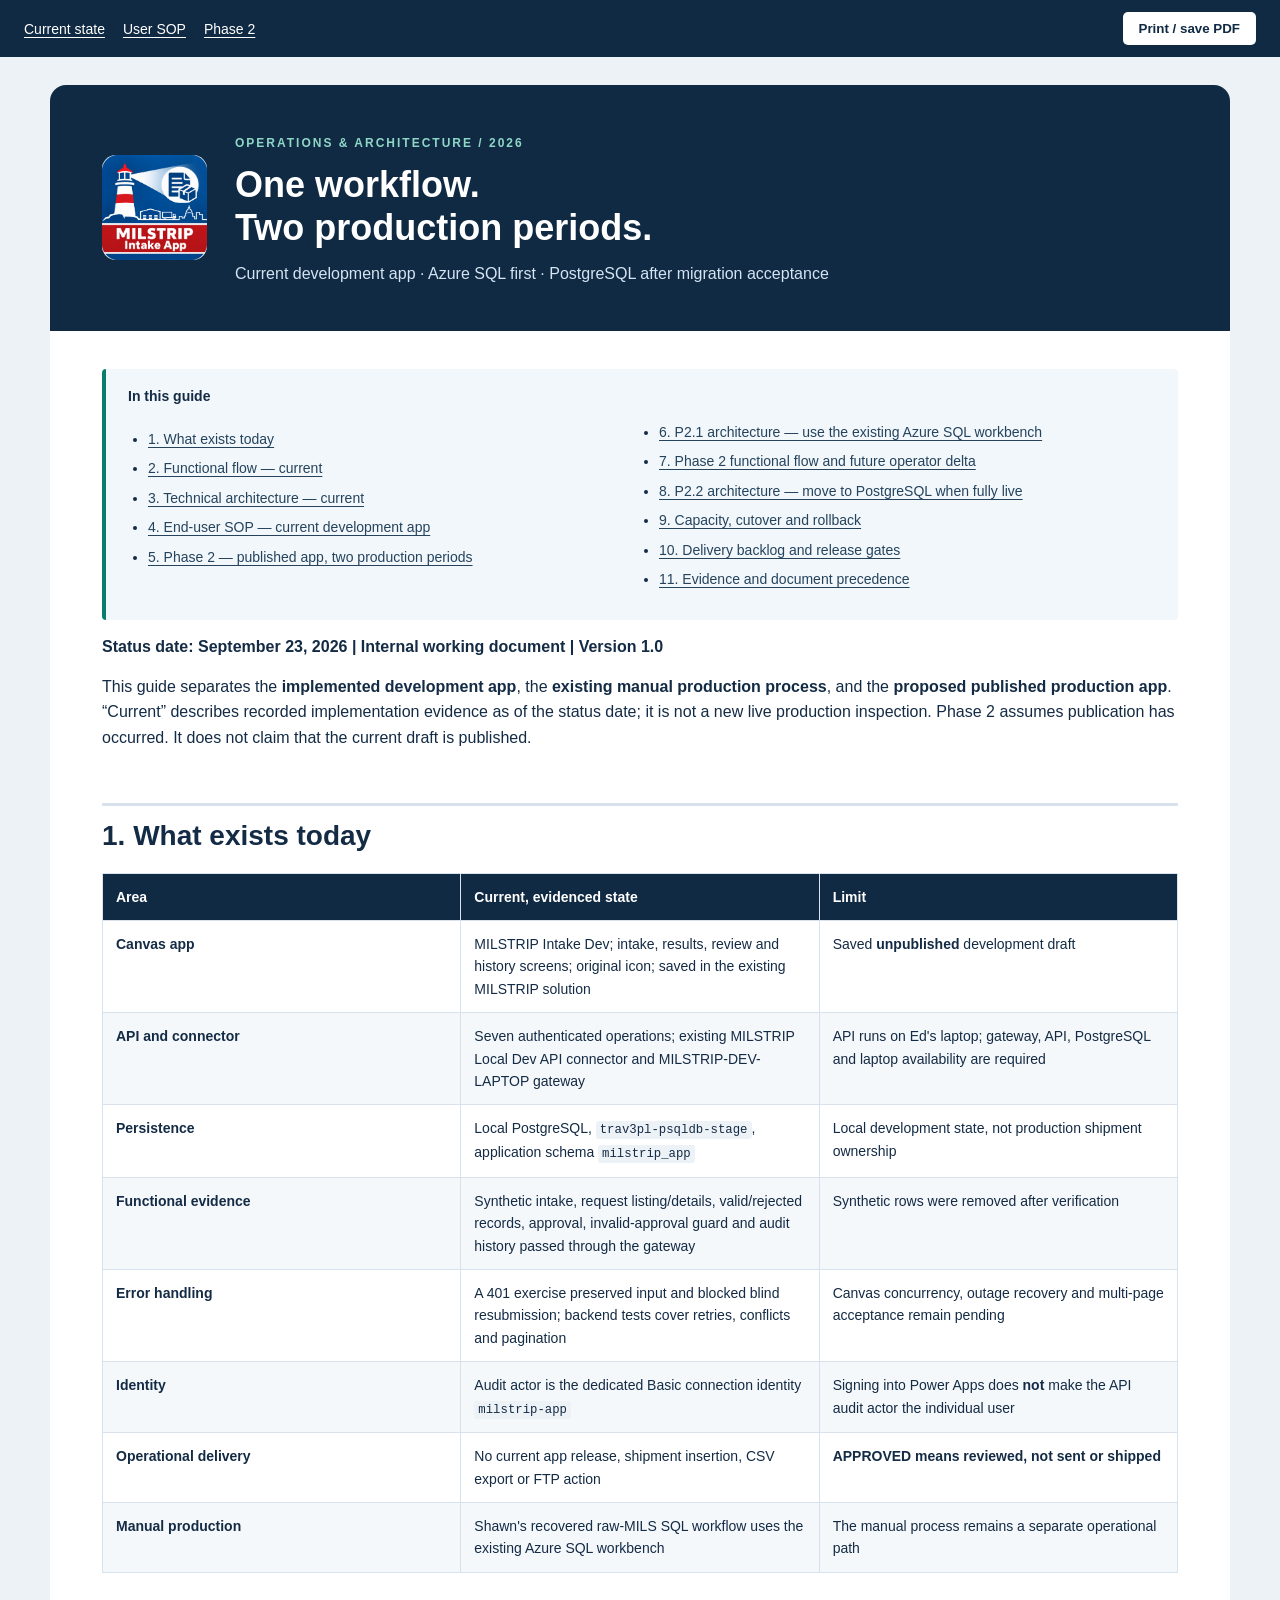
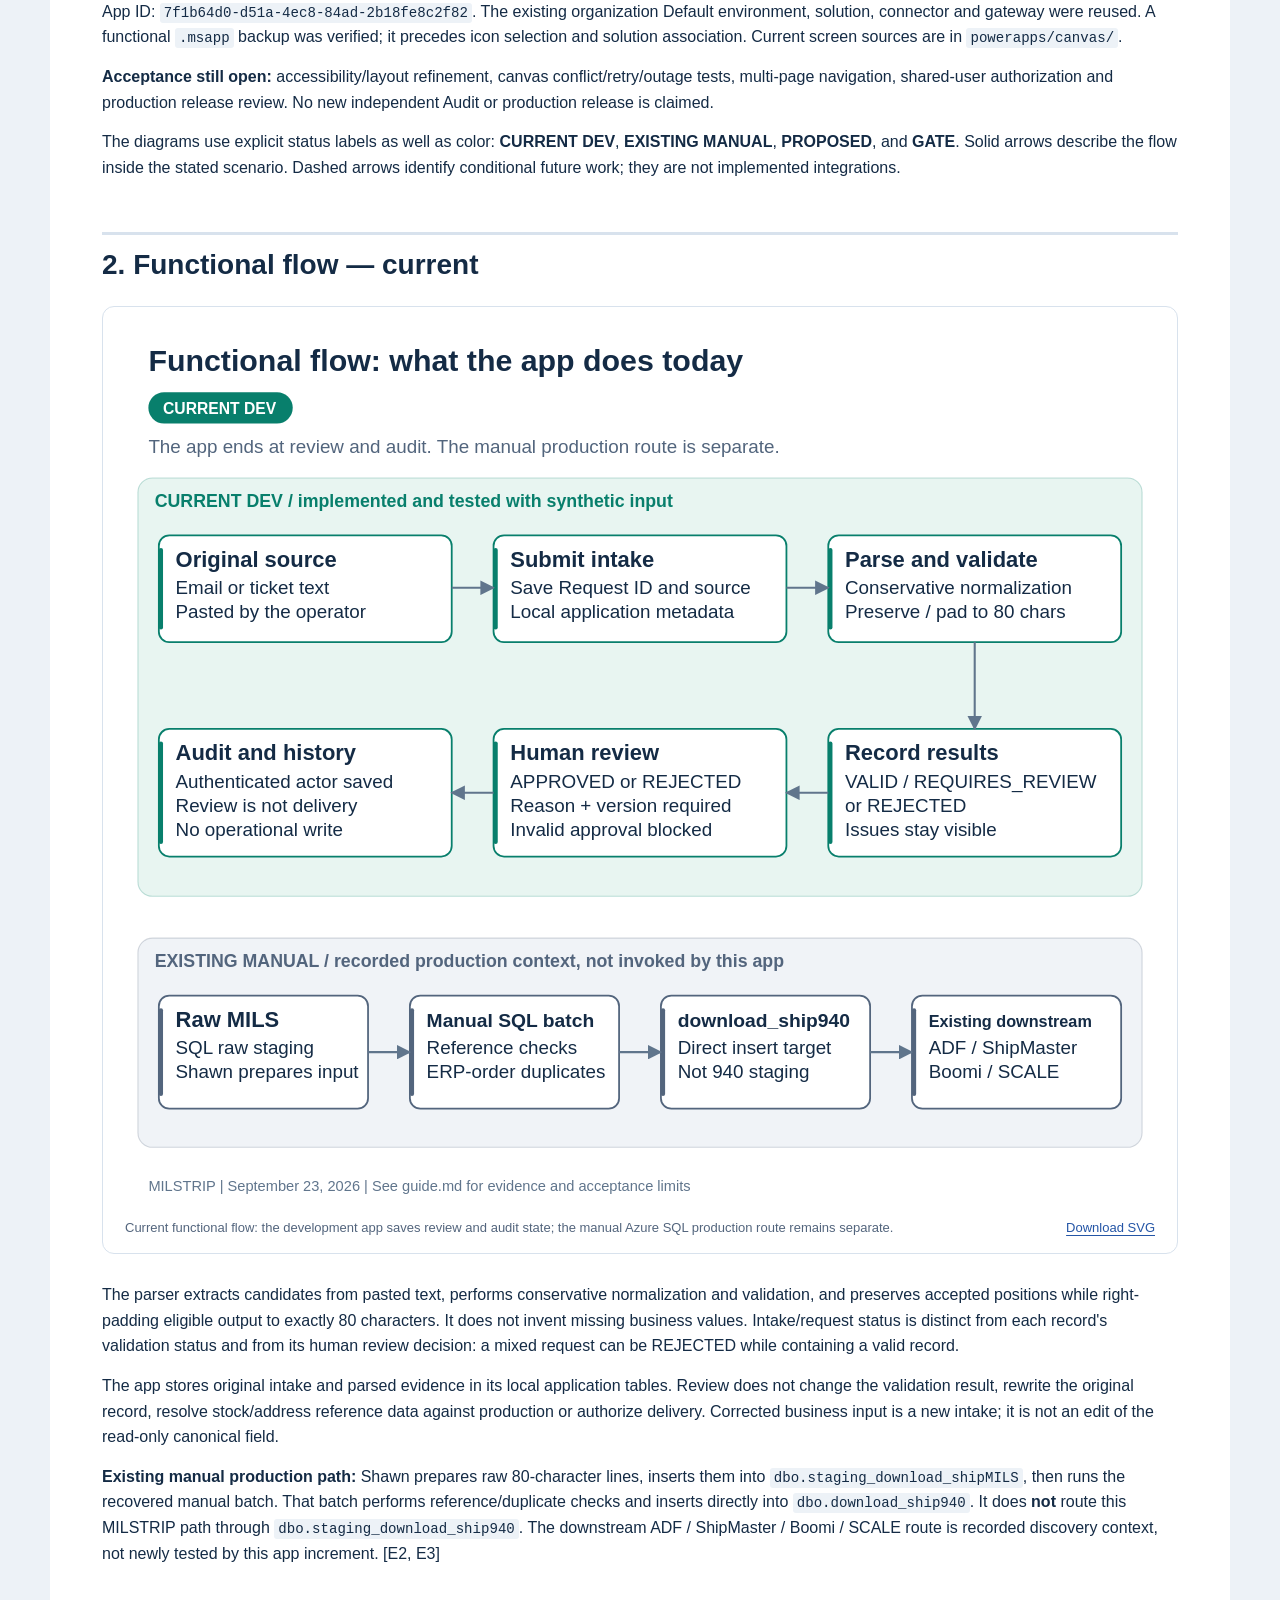
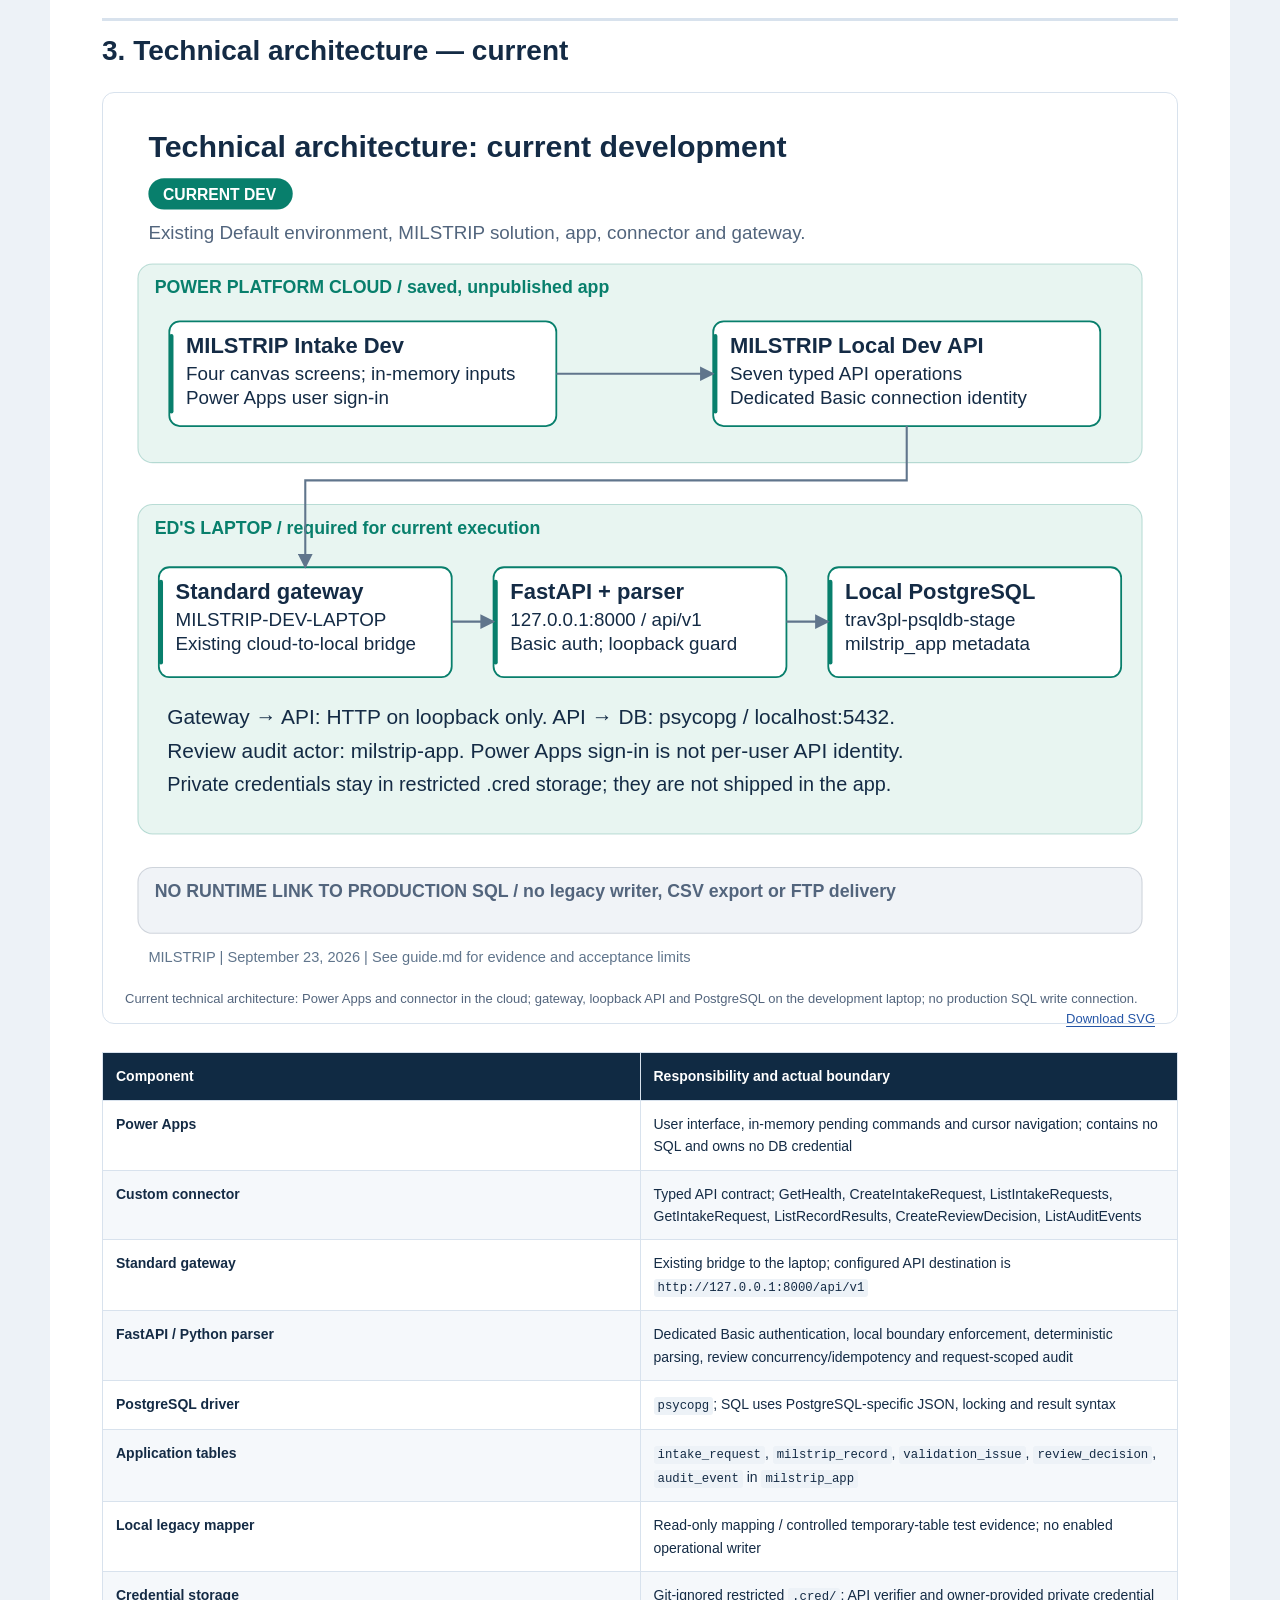
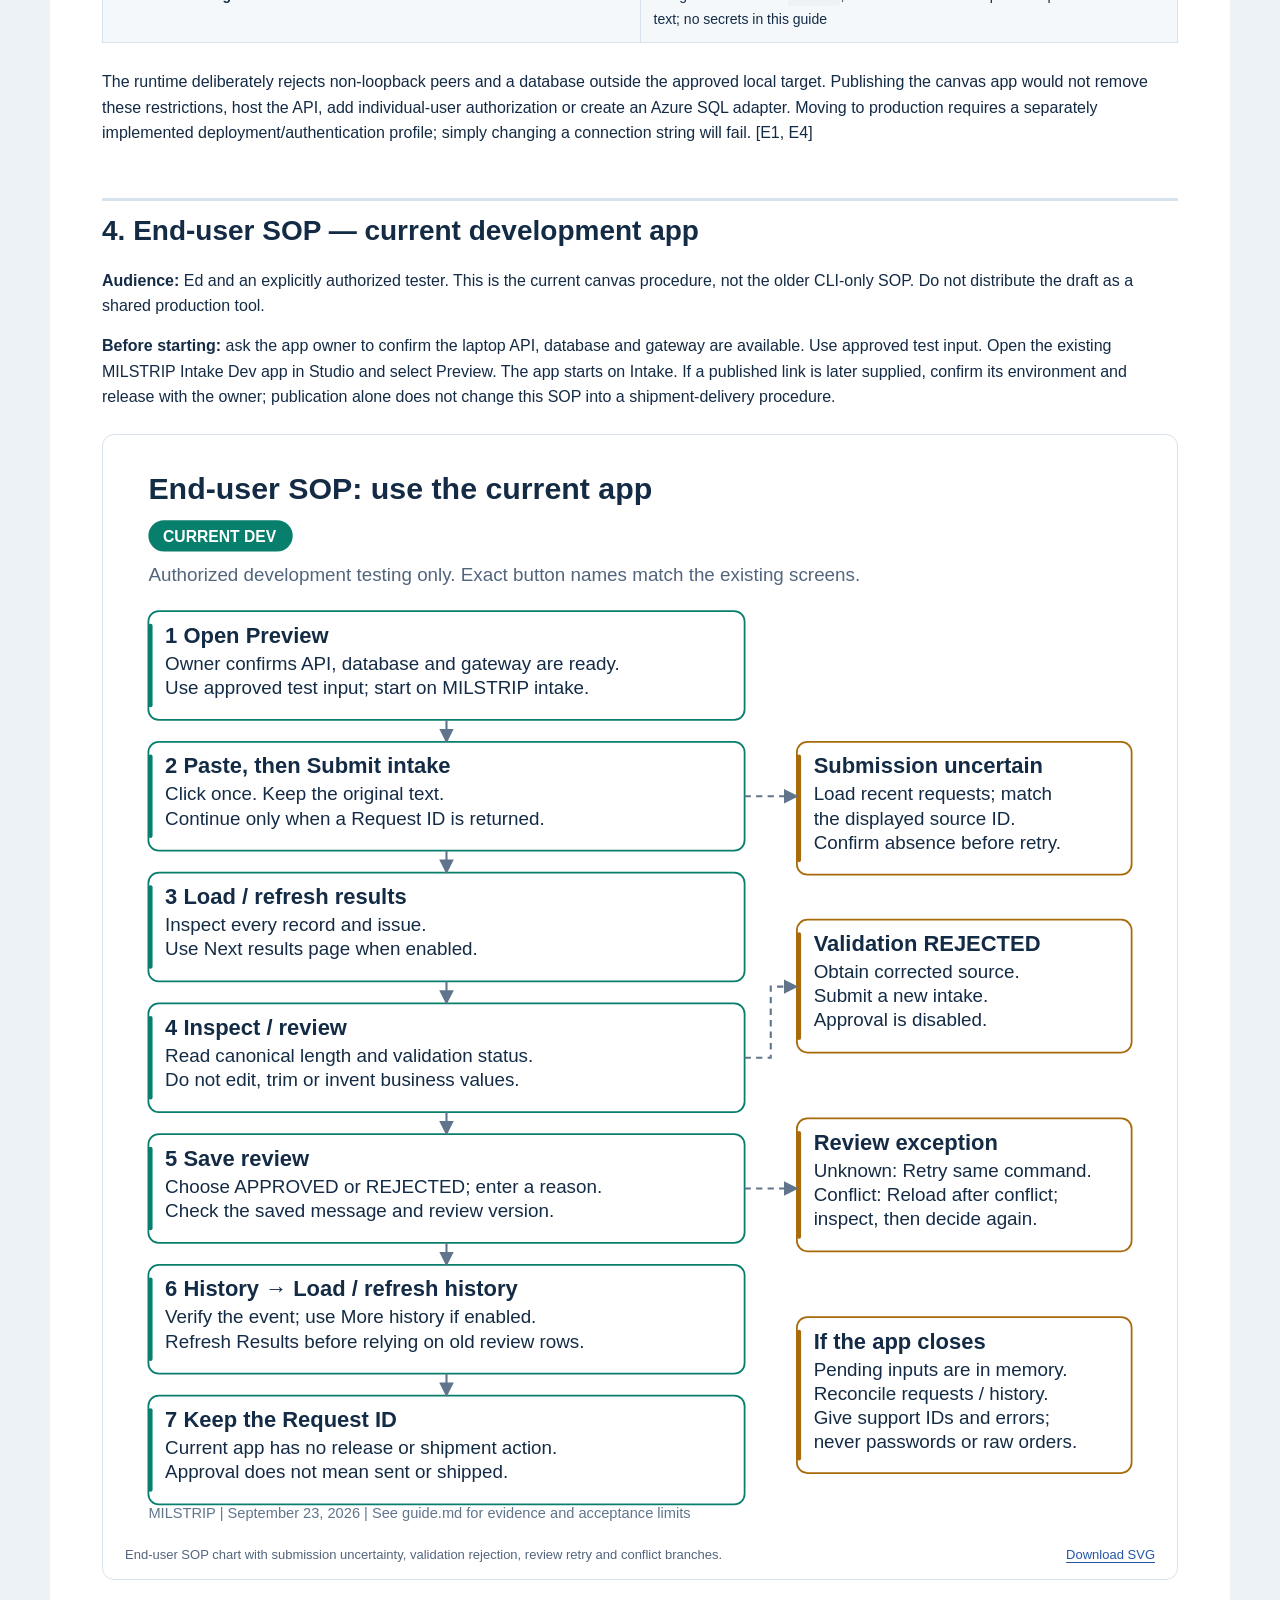
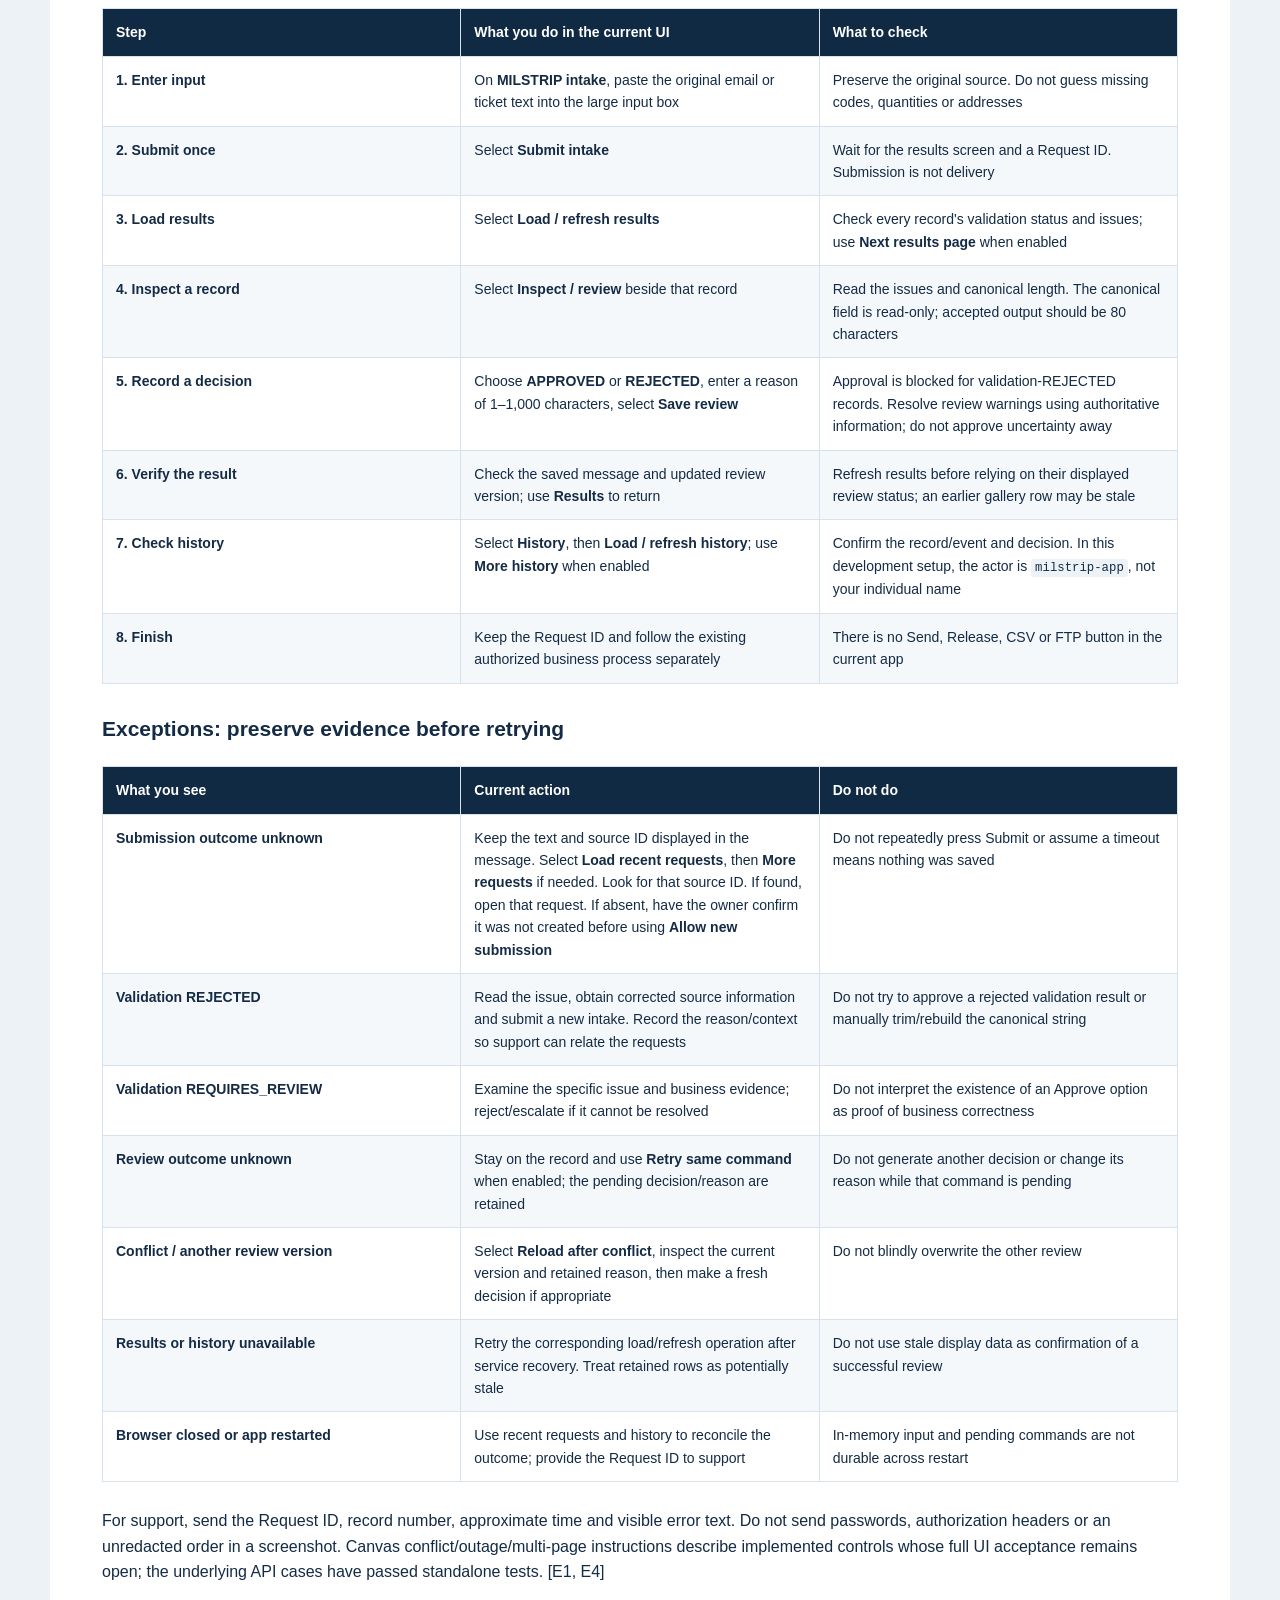
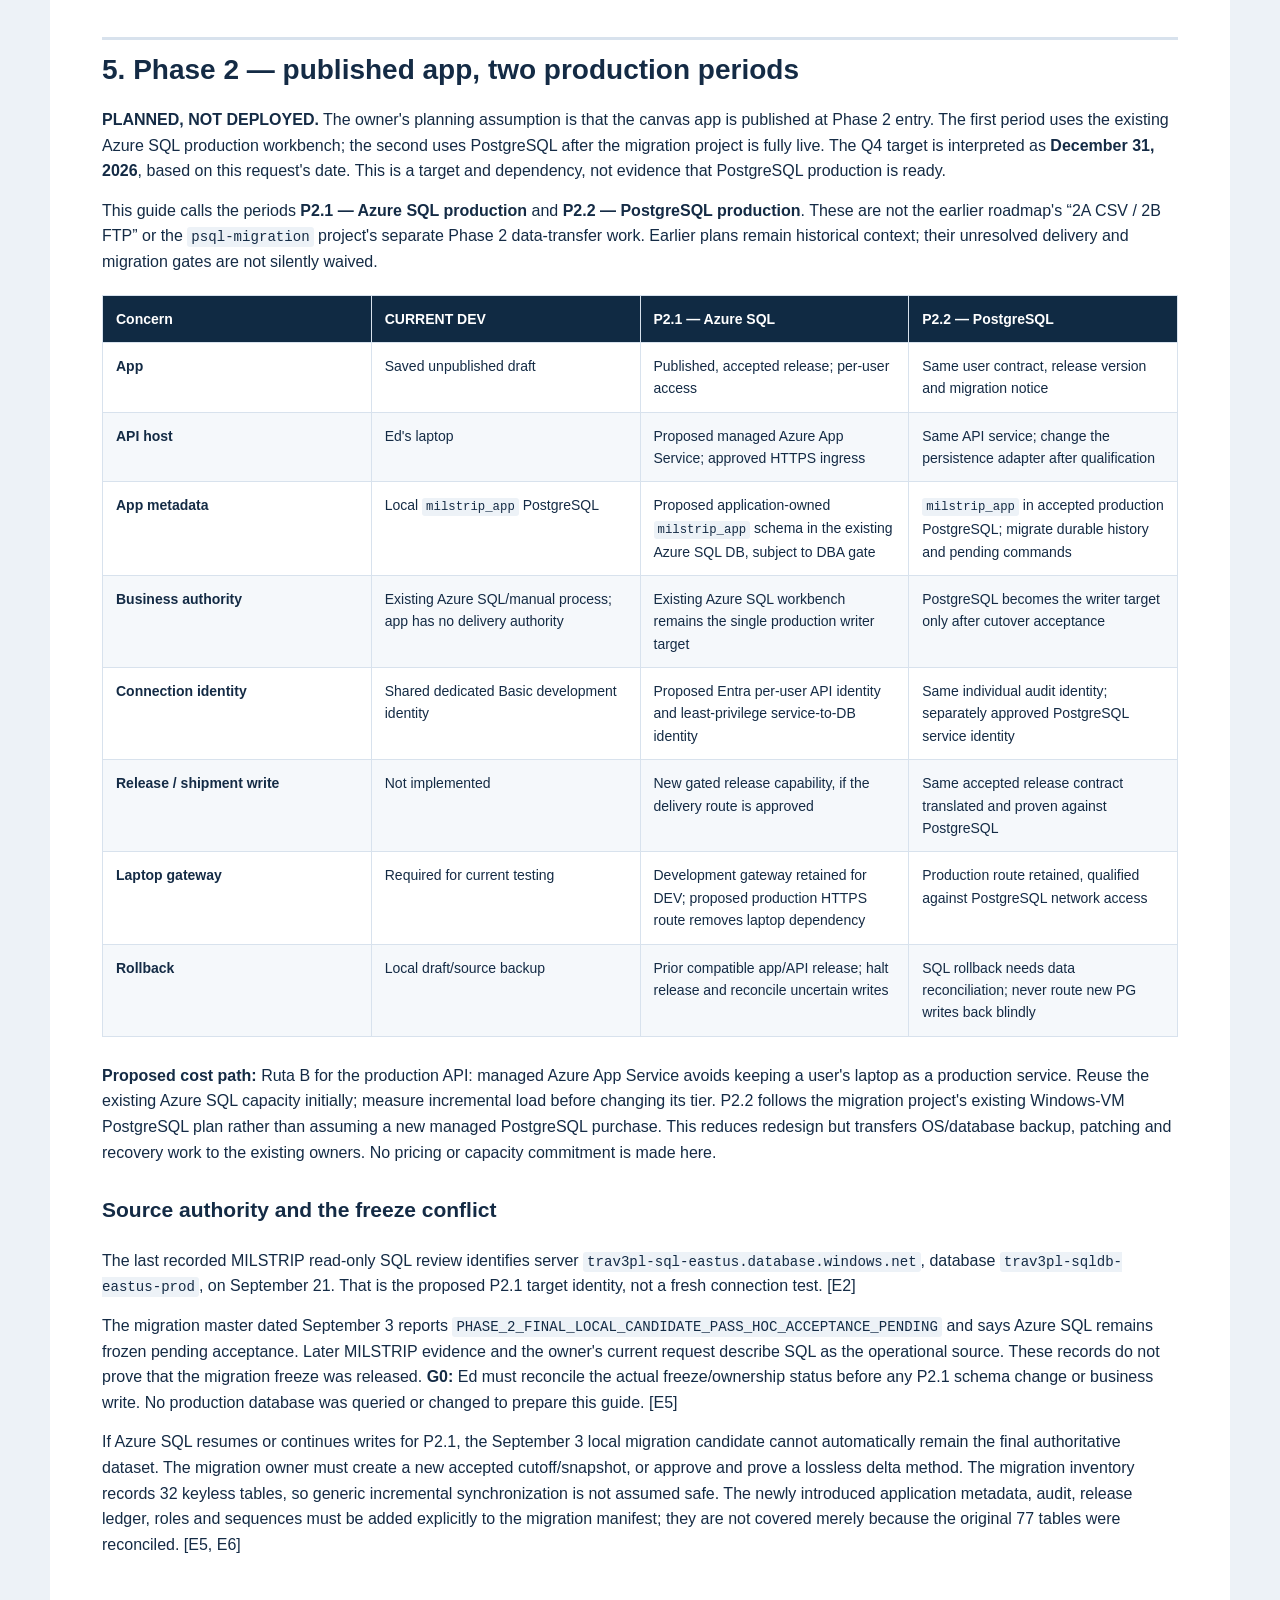
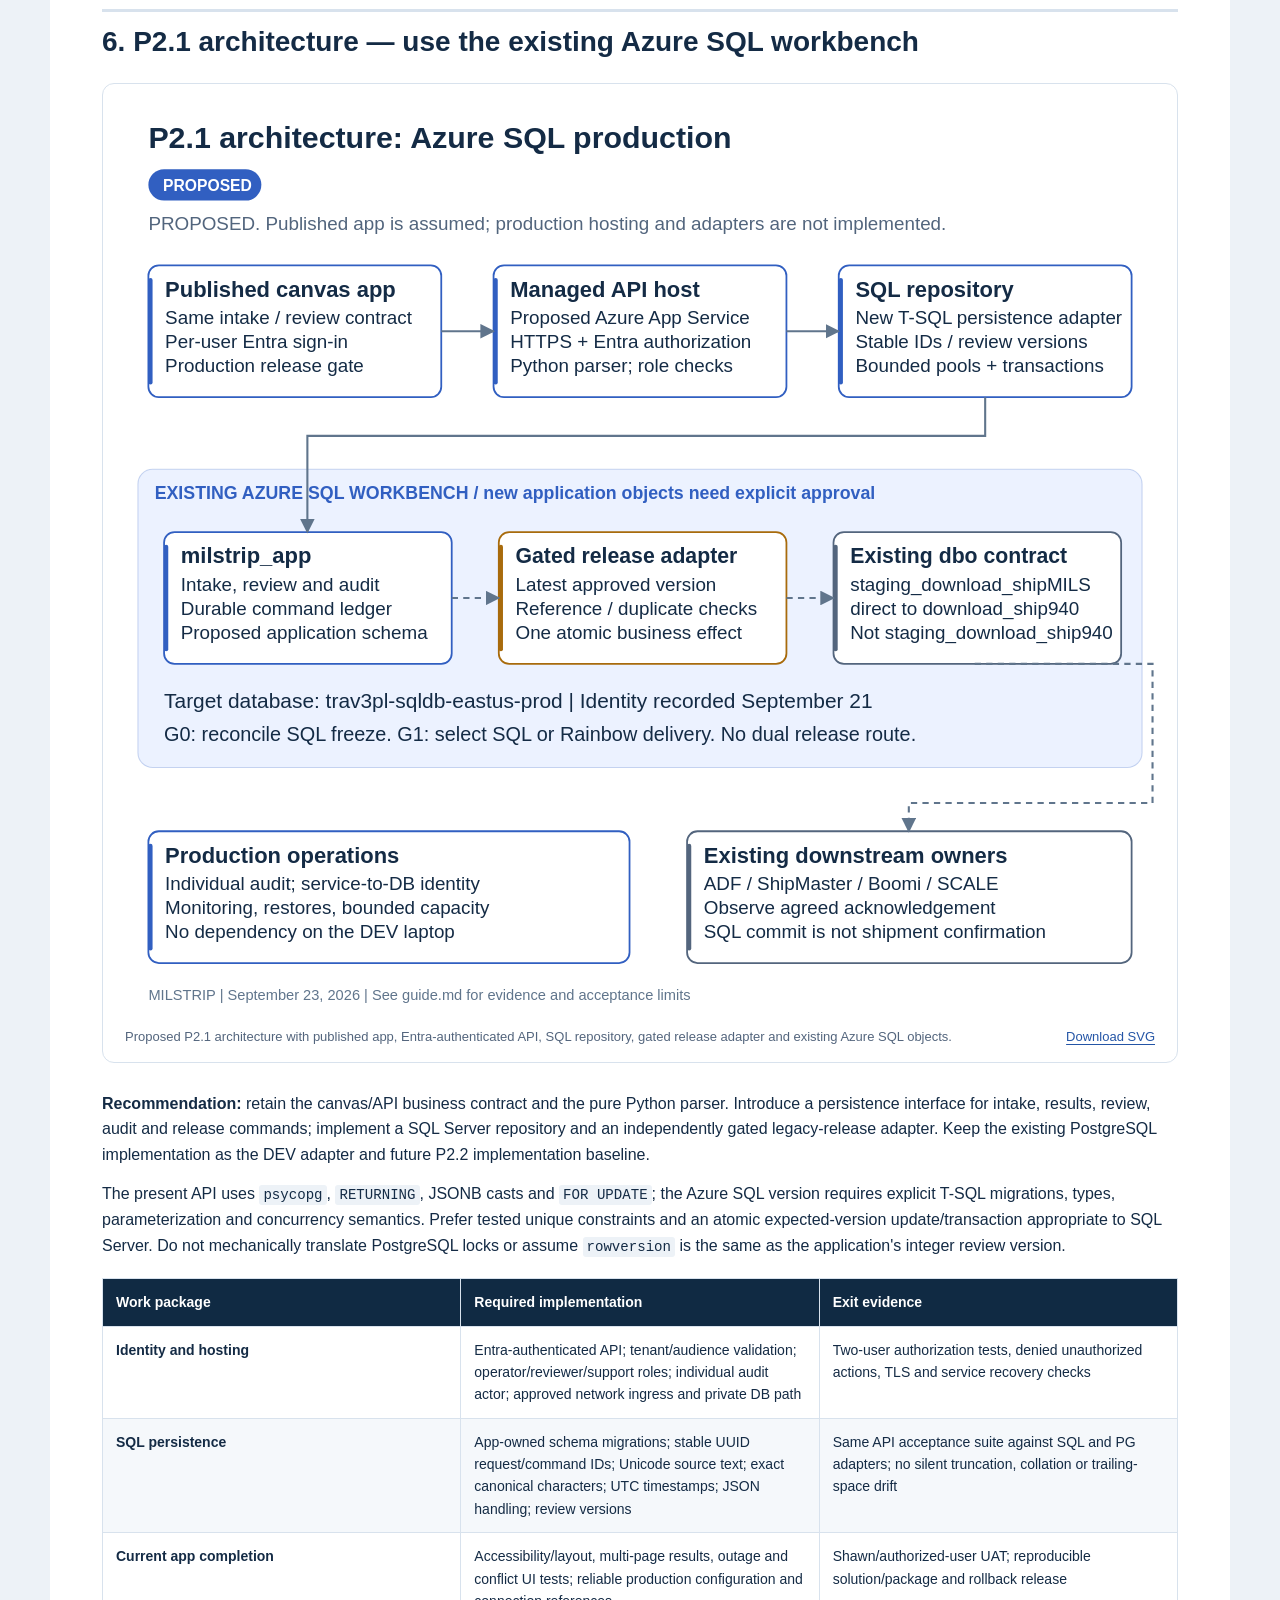
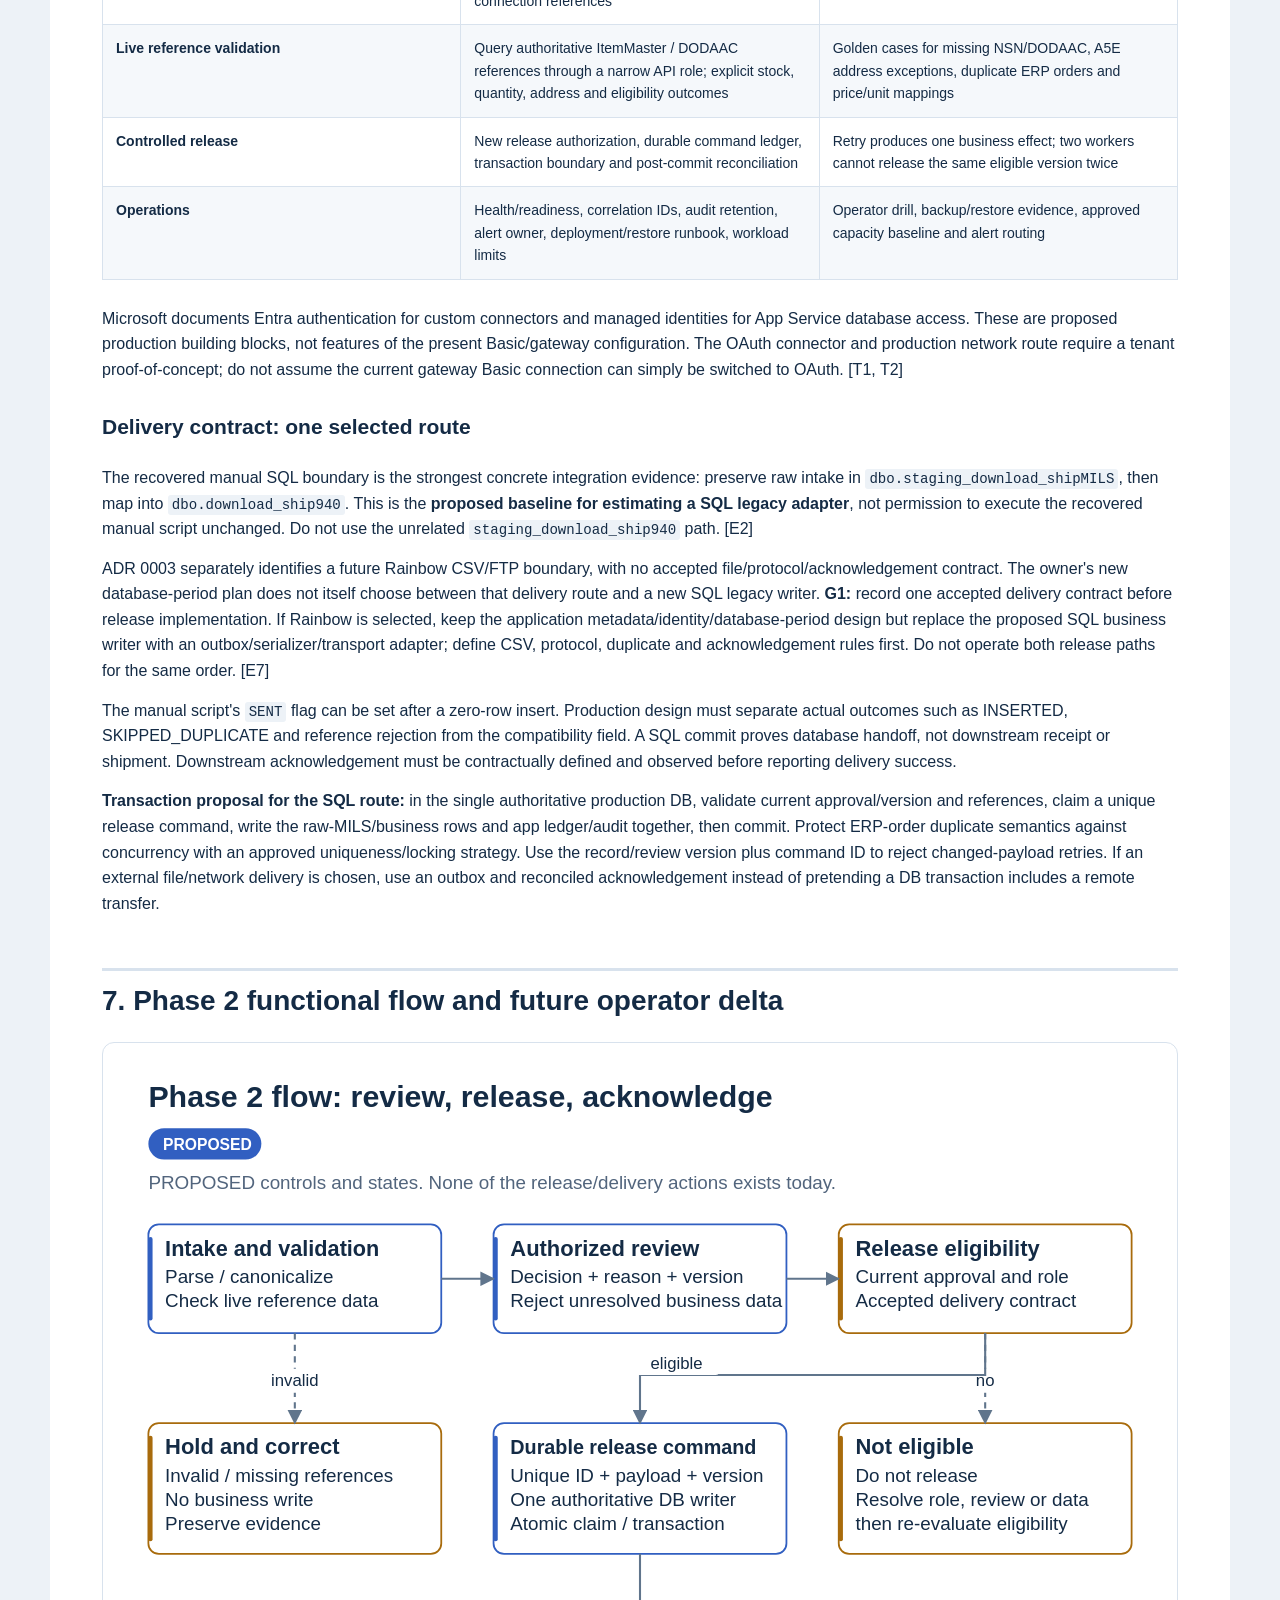
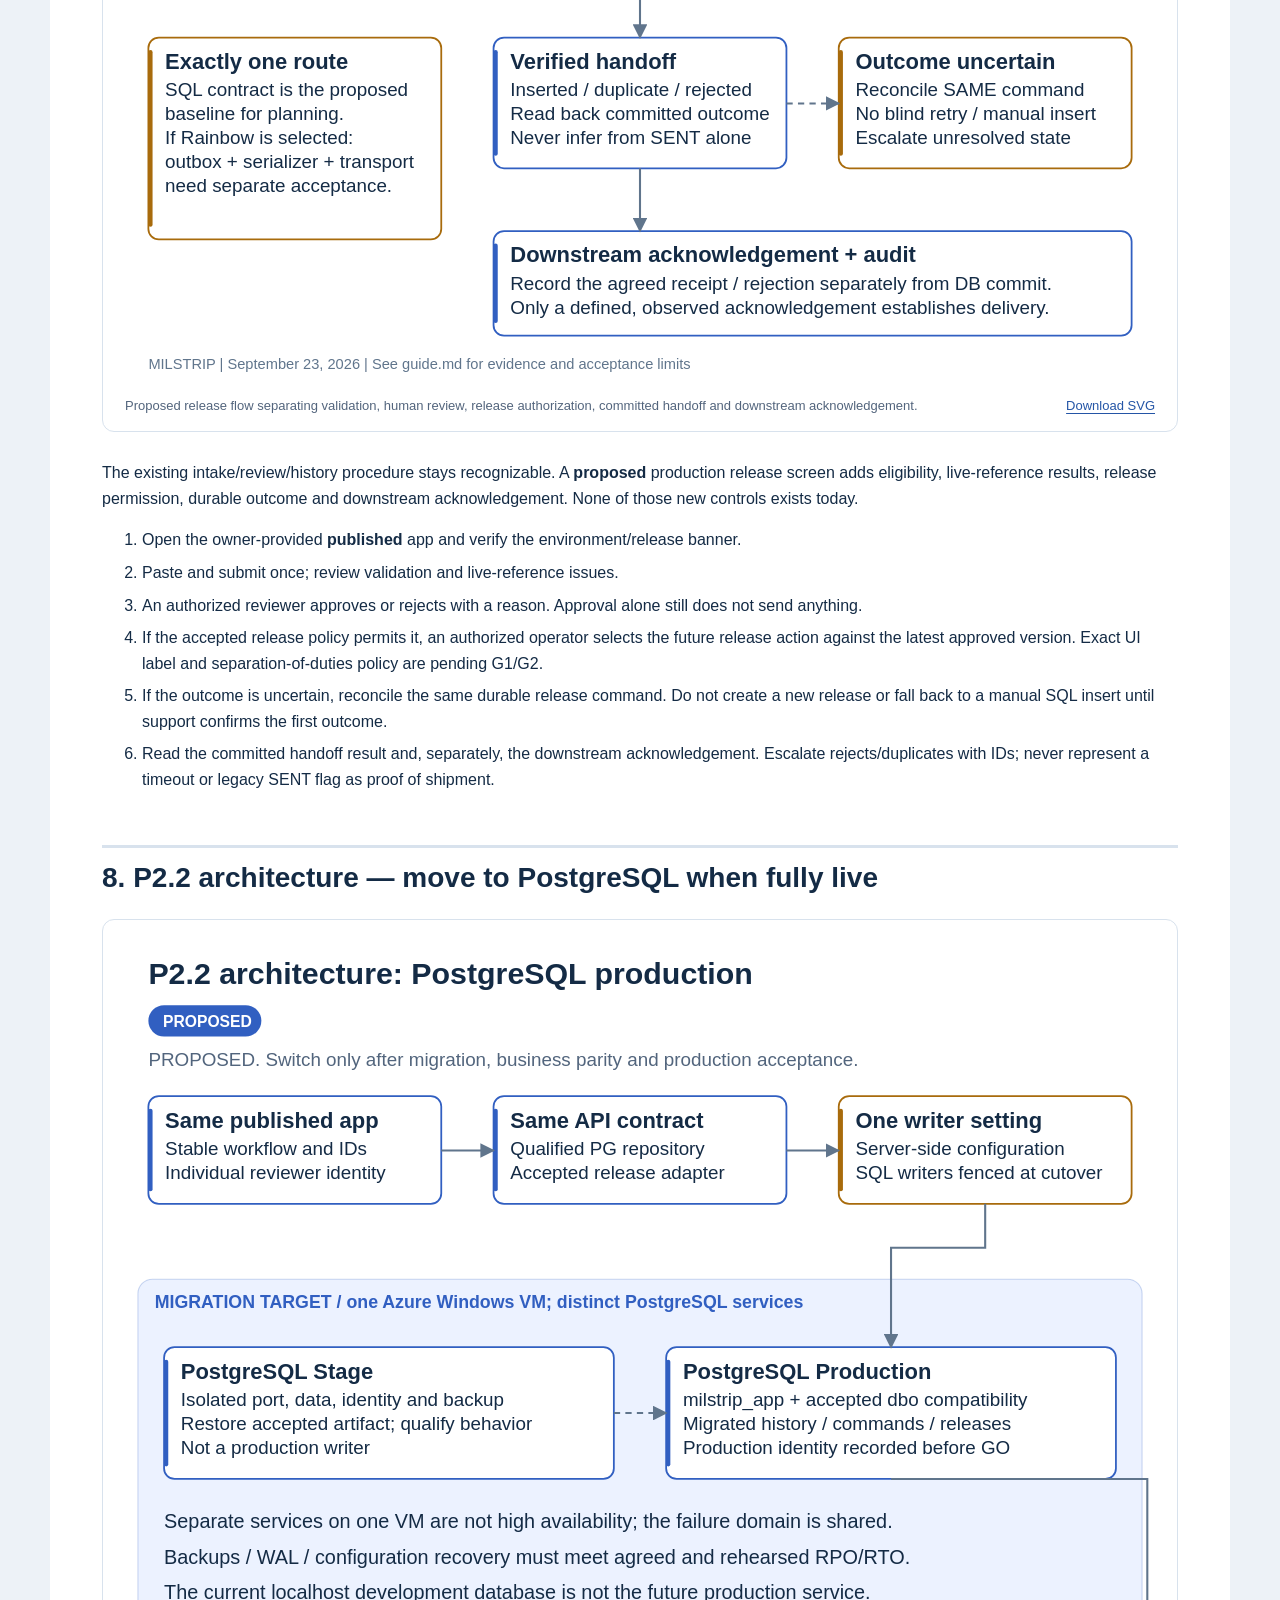
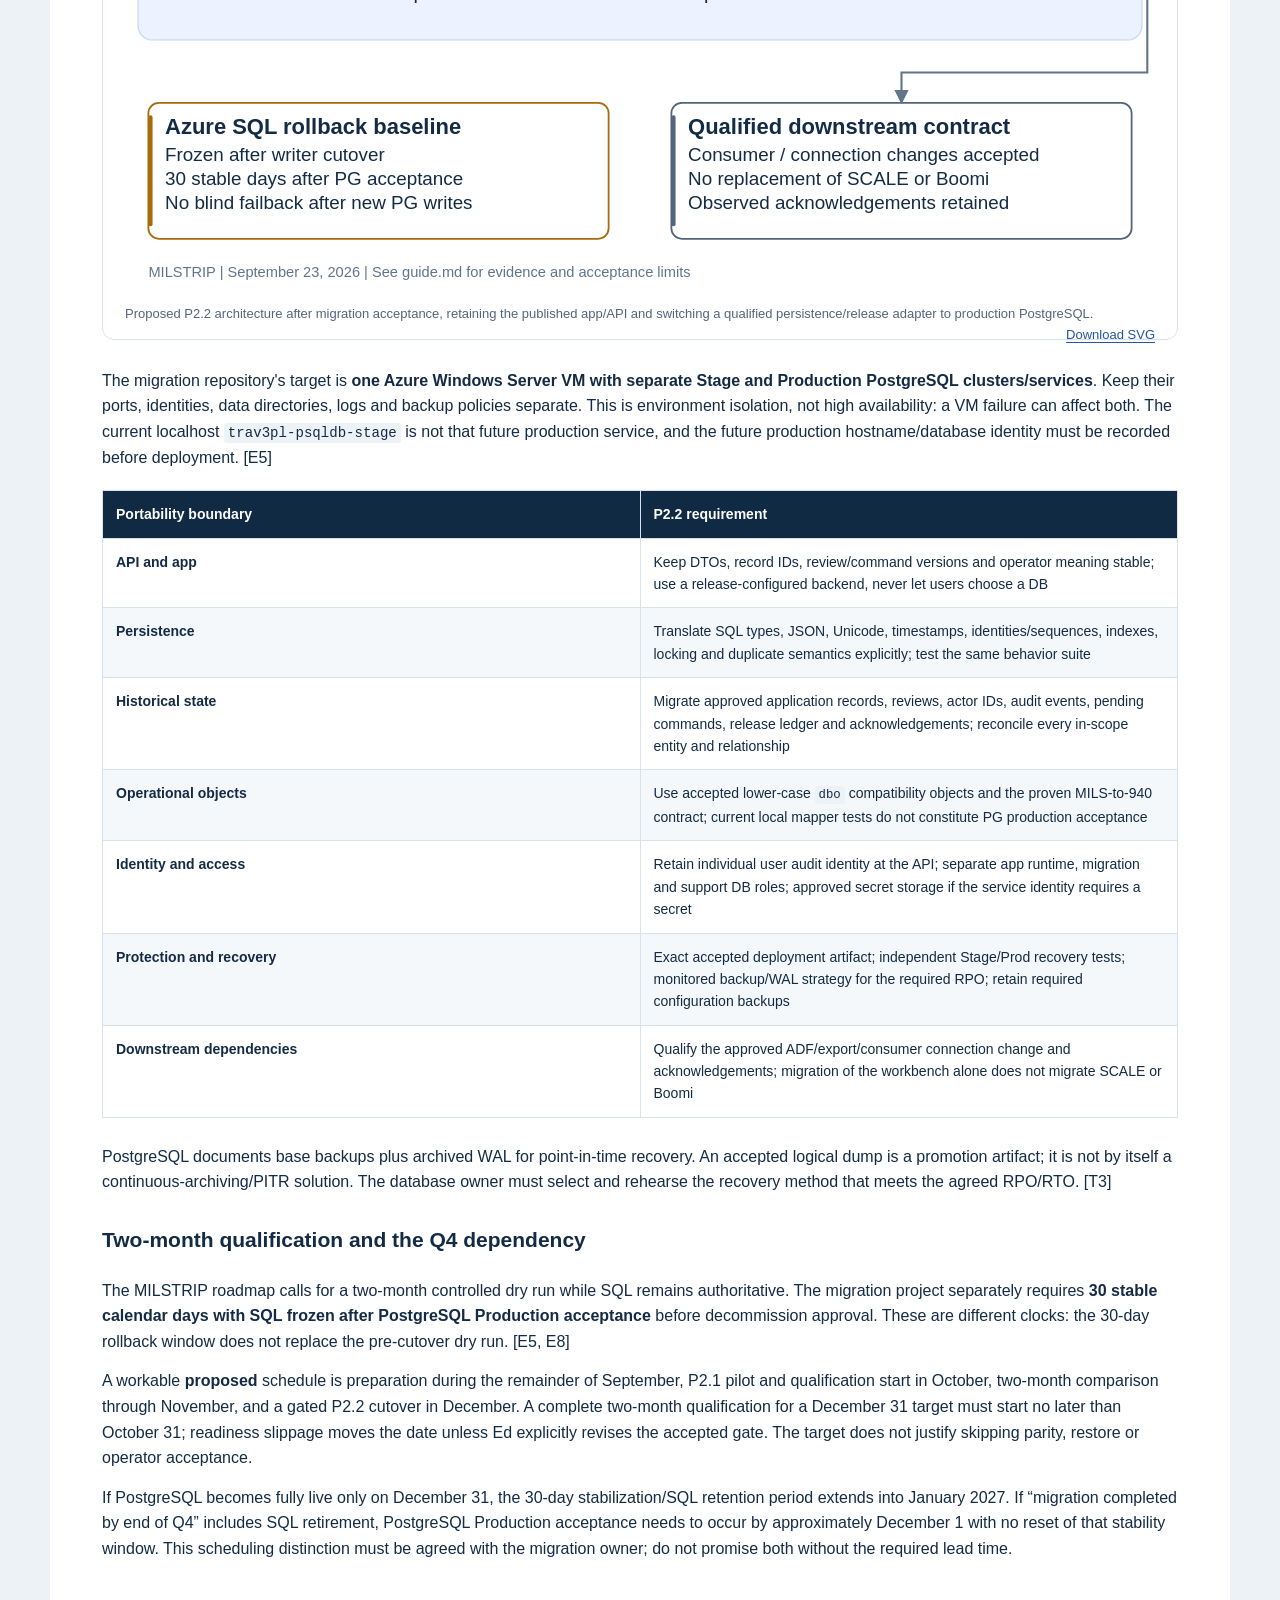
==== docs/operations-guide/index.html @ 35953961 "Implement authenticated canvas workflow and document production transition" ====
<!doctype html><html lang="en"><head><meta charset="utf-8"><meta name="viewport" content="width=device-width, initial-scale=1"><title>MILSTRIP | Current operation and Phase 2</title><style>
:root{--ink:#142b45;--muted:#53657d;--line:#d8e2ed;--accent:#087f6c;--paper:#fff}
*{box-sizing:border-box}body{margin:0;color:var(--ink);background:#edf2f7;font:16px/1.6 'Segoe UI',Arial,sans-serif}
.topbar{position:sticky;top:0;z-index:5;background:#102a43;color:white;padding:12px 24px;display:flex;align-items:center;justify-content:space-between;gap:12px}
.topbar a{color:#fff;margin-right:18px;font-size:14px}.topbar button{background:#fff;color:#102a43;border:0;border-radius:5px;padding:9px 16px;cursor:pointer;font-weight:700}
.cover{max-width:1180px;margin:28px auto 0;padding:44px 52px;background:#102a43;color:#fff;border-radius:16px 16px 0 0;display:flex;gap:28px;align-items:center}.cover img{width:105px;height:105px;border-radius:14px}.cover h1{font-size:36px;line-height:1.2;margin:8px 0 12px}.cover p{margin:0;color:#d4e4f3}.eyebrow{letter-spacing:2px;text-transform:uppercase;font-weight:700;font-size:12px;color:#8ed7c7}
main{max-width:1180px;margin:0 auto 36px;background:#fff;padding:38px 52px 60px;border-radius:0 0 16px 16px}
article>h1{display:none}h2{font-size:28px;line-height:1.25;margin:52px 0 20px;padding-top:12px;border-top:3px solid #d8e2ed;scroll-margin-top:82px}h3{font-size:21px;margin-top:28px}p{margin:14px 0}a{color:#2455a6;text-decoration-thickness:1px;text-underline-offset:3px}code{font-size:.88em;background:#edf2f7;padding:2px 4px;border-radius:3px;overflow-wrap:anywhere}table{border-collapse:collapse;width:100%;font-size:14px;margin:20px 0 26px;table-layout:fixed}th,td{padding:12px 13px;border:1px solid var(--line);vertical-align:top;overflow-wrap:anywhere}th{background:#102a43;color:#fff;text-align:left}tbody tr:nth-child(even){background:#f5f8fb}td:first-child{font-weight:600}strong{font-weight:700}li{margin:7px 0}figure{margin:24px 0 28px;border:1px solid var(--line);border-radius:12px;padding:14px;background:#fff;break-inside:avoid}figure svg{width:100%;height:auto;display:block}figcaption{font-size:13px;color:var(--muted);padding:8px 8px 0}figcaption a{float:right}.toc{padding:16px 22px;background:#f1f7fa;border-left:4px solid #087f6c;border-radius:4px;font-size:14px}.toc ul{columns:2;padding-left:20px}.toc a{color:#25435d}footer{font-size:13px;color:var(--muted);margin-top:36px;border-top:1px solid var(--line);padding-top:18px}
@media(max-width:750px){.cover{margin:0;border-radius:0;padding:24px;align-items:flex-start}.cover img{width:65px;height:65px}.cover h1{font-size:27px}main{padding:20px}.topbar{position:relative;flex-wrap:wrap}.toc ul{columns:1}table{font-size:12px}th,td{padding:7px}h2{font-size:24px}figure{padding:3px}}
@page{size:A4;margin:15mm 14mm 17mm}
@media print{body{background:white;font-size:10pt;line-height:1.45}.topbar,.toc{display:none}.cover{margin:0;padding:24px;border-radius:0;print-color-adjust:exact}.cover h1{font-size:25pt}.cover img{width:85px;height:85px}main{max-width:none;margin:0;padding:0;border-radius:0}h2{font-size:18pt;break-before:page;margin:0 0 15px;padding-top:0;border-top:0;break-after:avoid}h3{font-size:13pt;break-after:avoid}table{font-size:8.5pt}th,td{padding:7px}tr{break-inside:avoid}thead{display:table-header-group}figure{padding:0;border:0;break-inside:avoid;margin:16px 0}figure svg{max-height:230mm}figcaption{font-size:8pt}figcaption a{display:none}p,li{orphans:3;widows:3}a{color:inherit}th,.cover{print-color-adjust:exact}article>p:first-of-type{margin-top:24px}footer{font-size:8pt}}
@media print{.toc{display:block;margin:20px 0;font-size:9pt;break-inside:avoid;print-color-adjust:exact}.toc li{margin:5px 0;break-inside:avoid}}
</style></head><body>
<nav class="topbar" aria-label="Guide navigation"><div><a href="#1-what-exists-today">Current state</a><a href="#4-end-user-sop-current-development-app">User SOP</a><a href="#5-phase-2-published-app-two-production-periods">Phase 2</a></div><button type="button" onclick="window.print()">Print / save PDF</button></nav>
<header class="cover"><img src="[data-uri]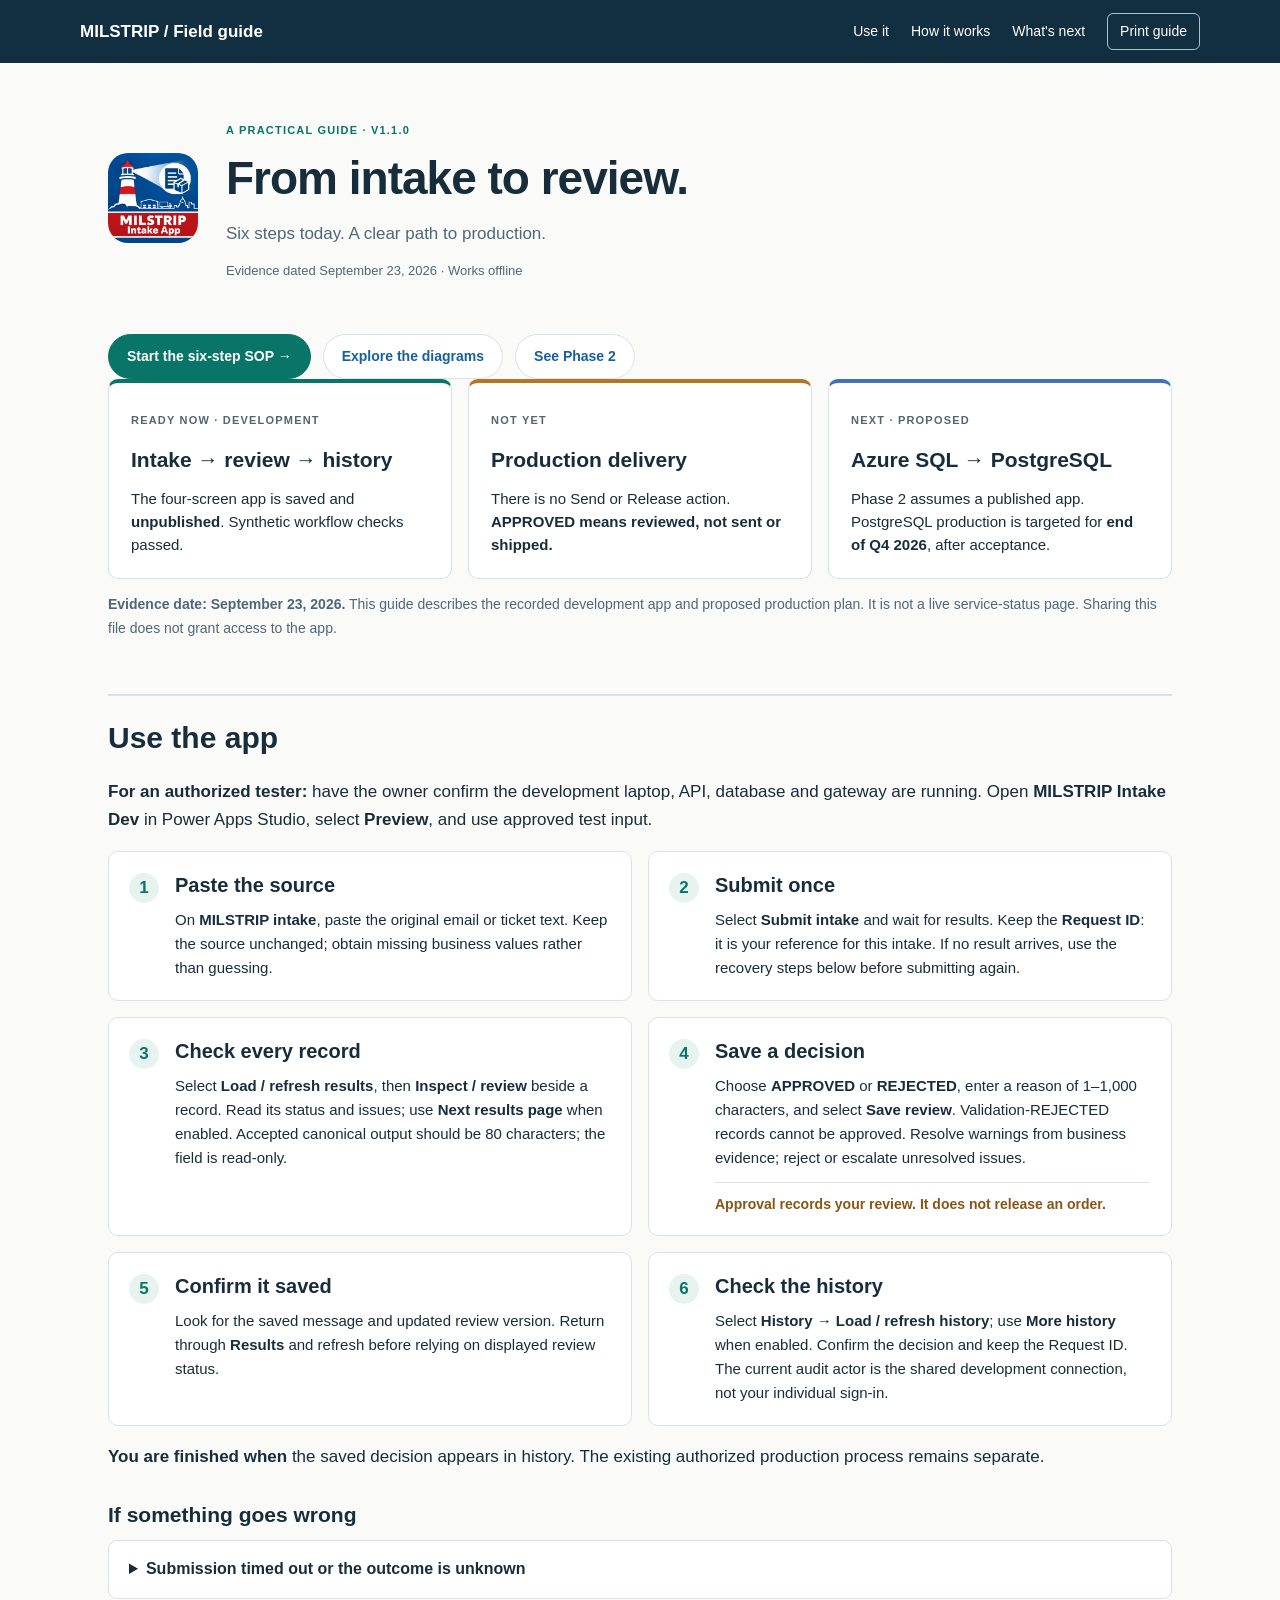
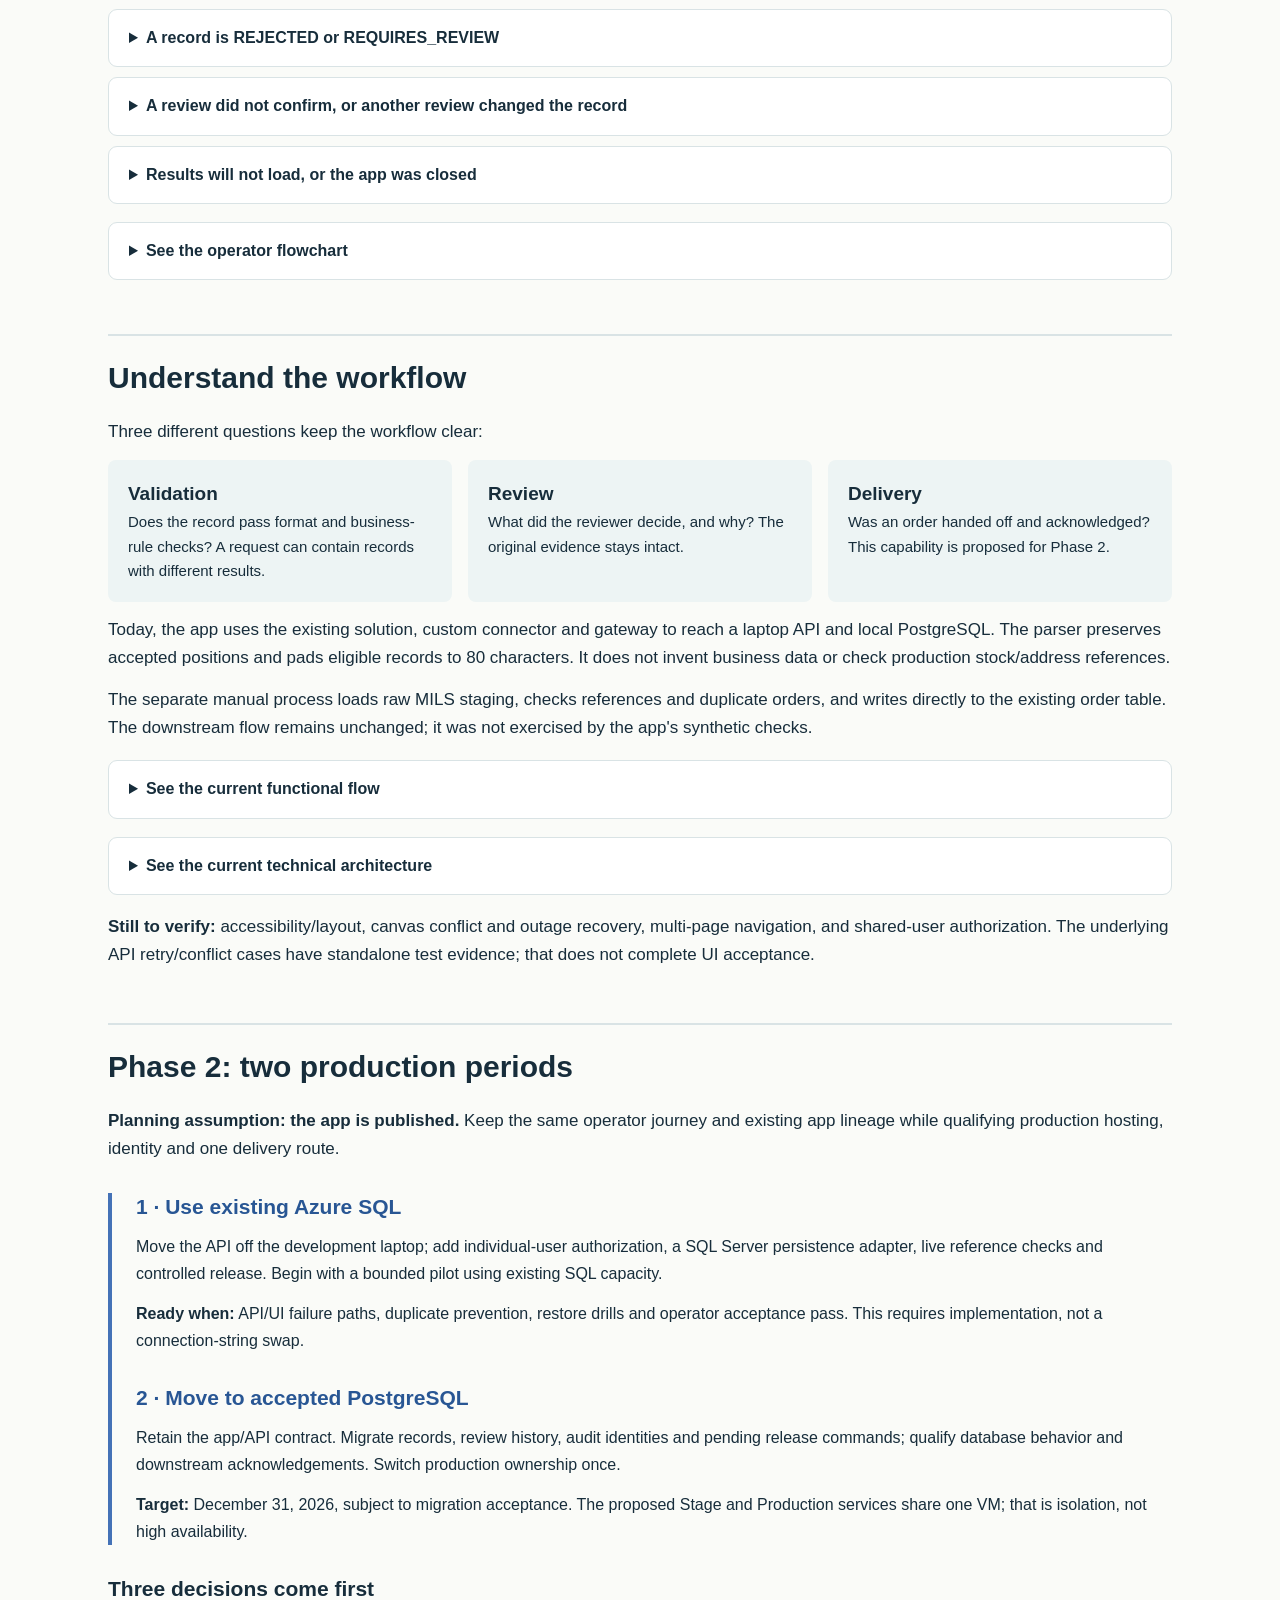
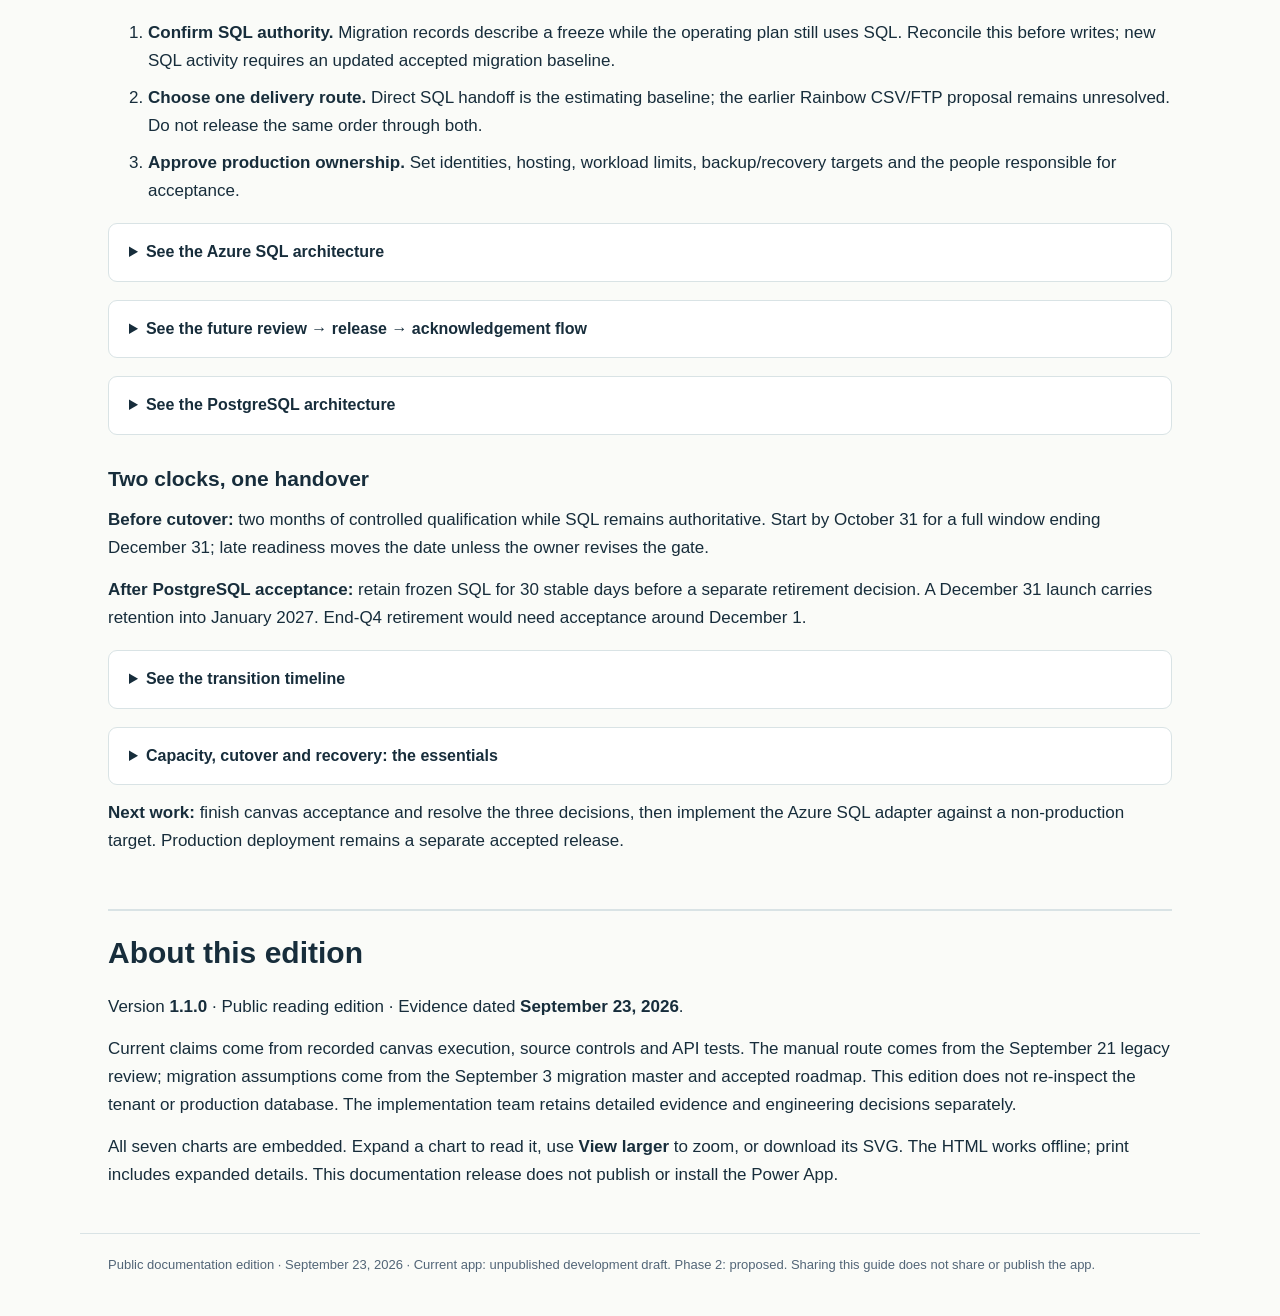
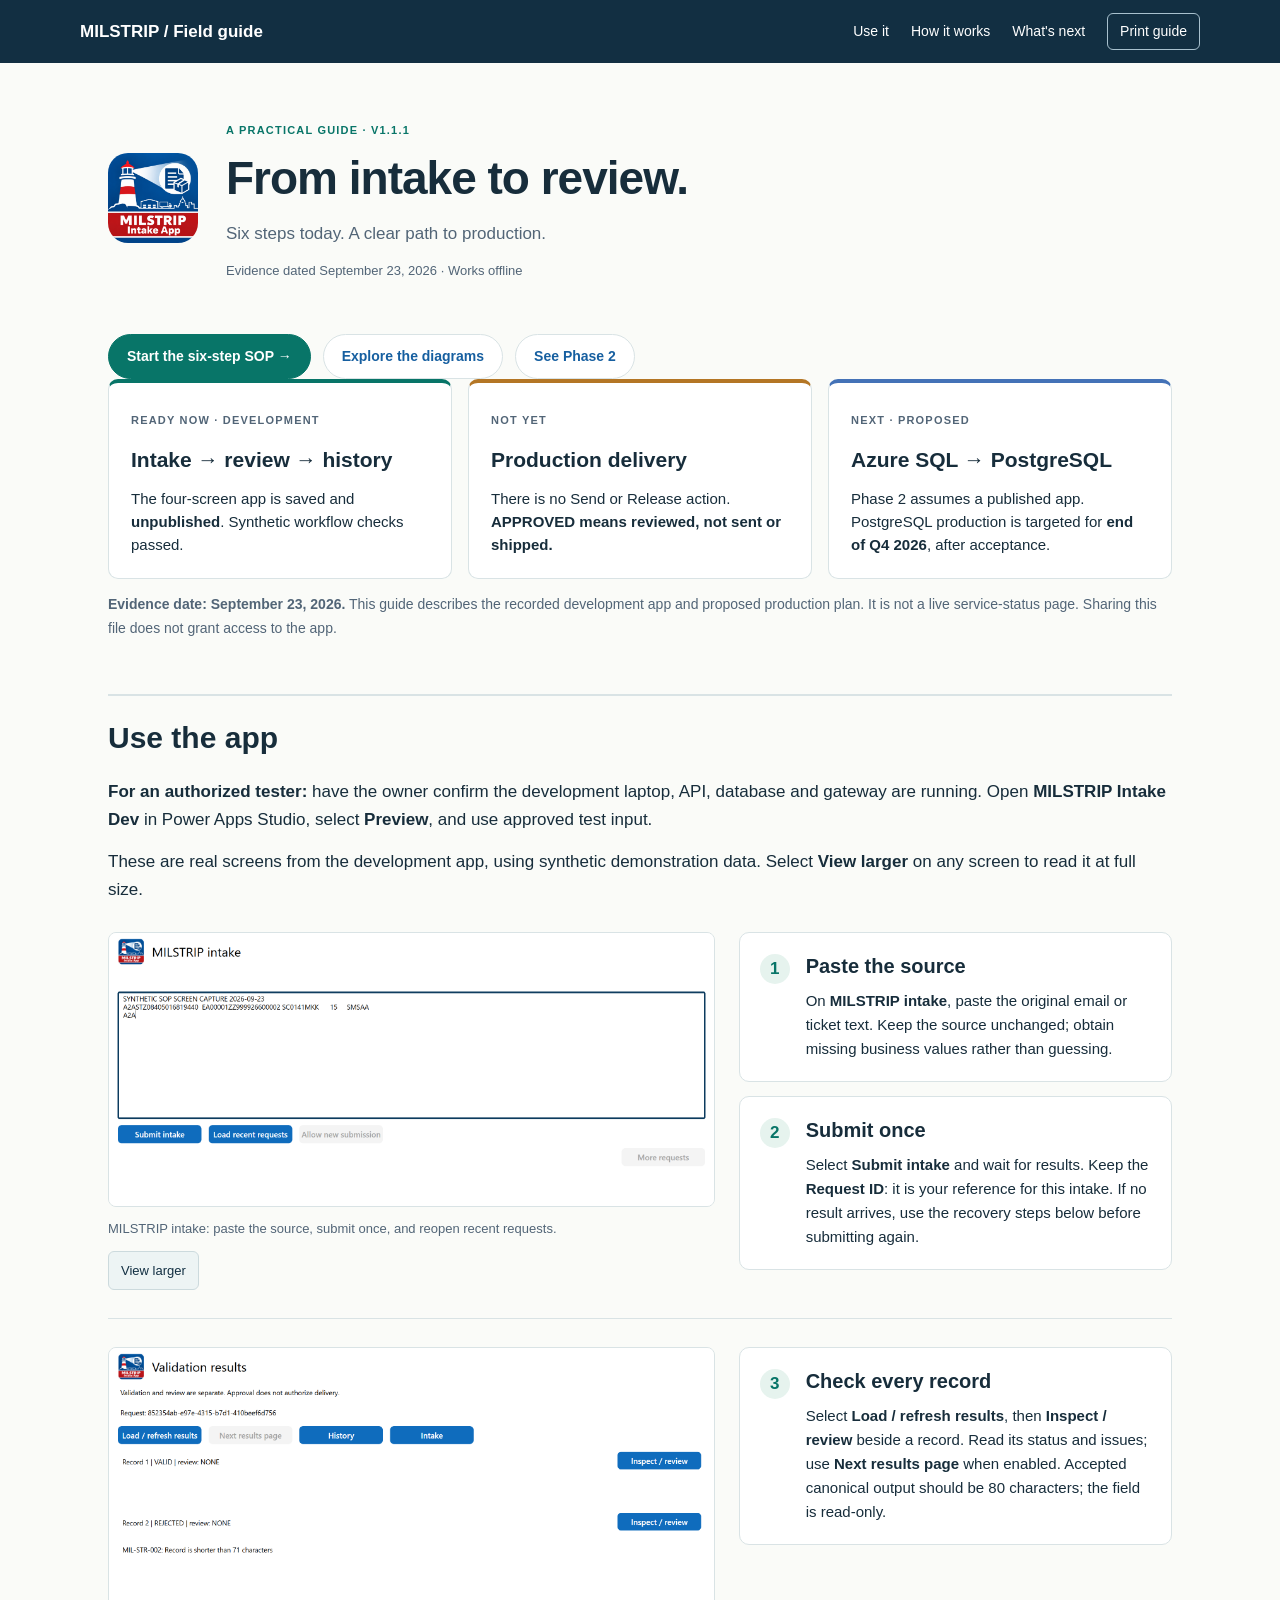
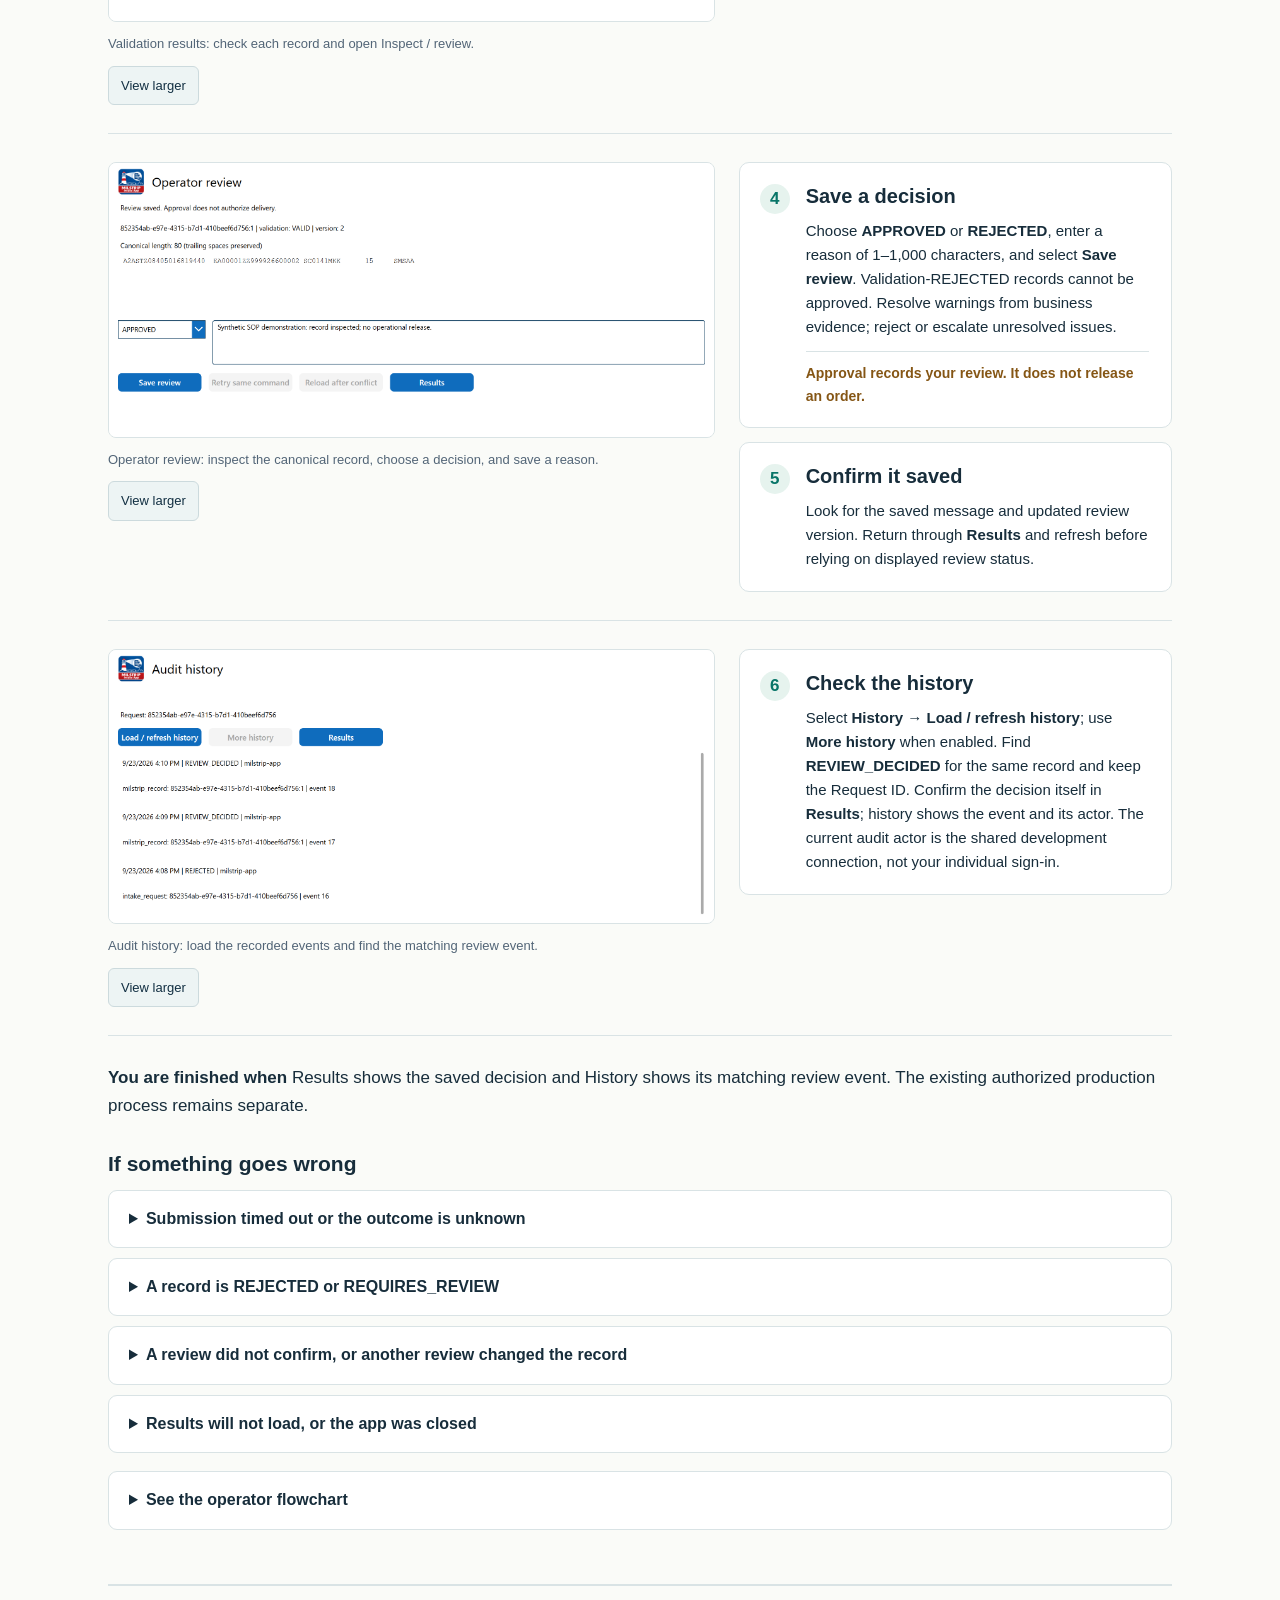
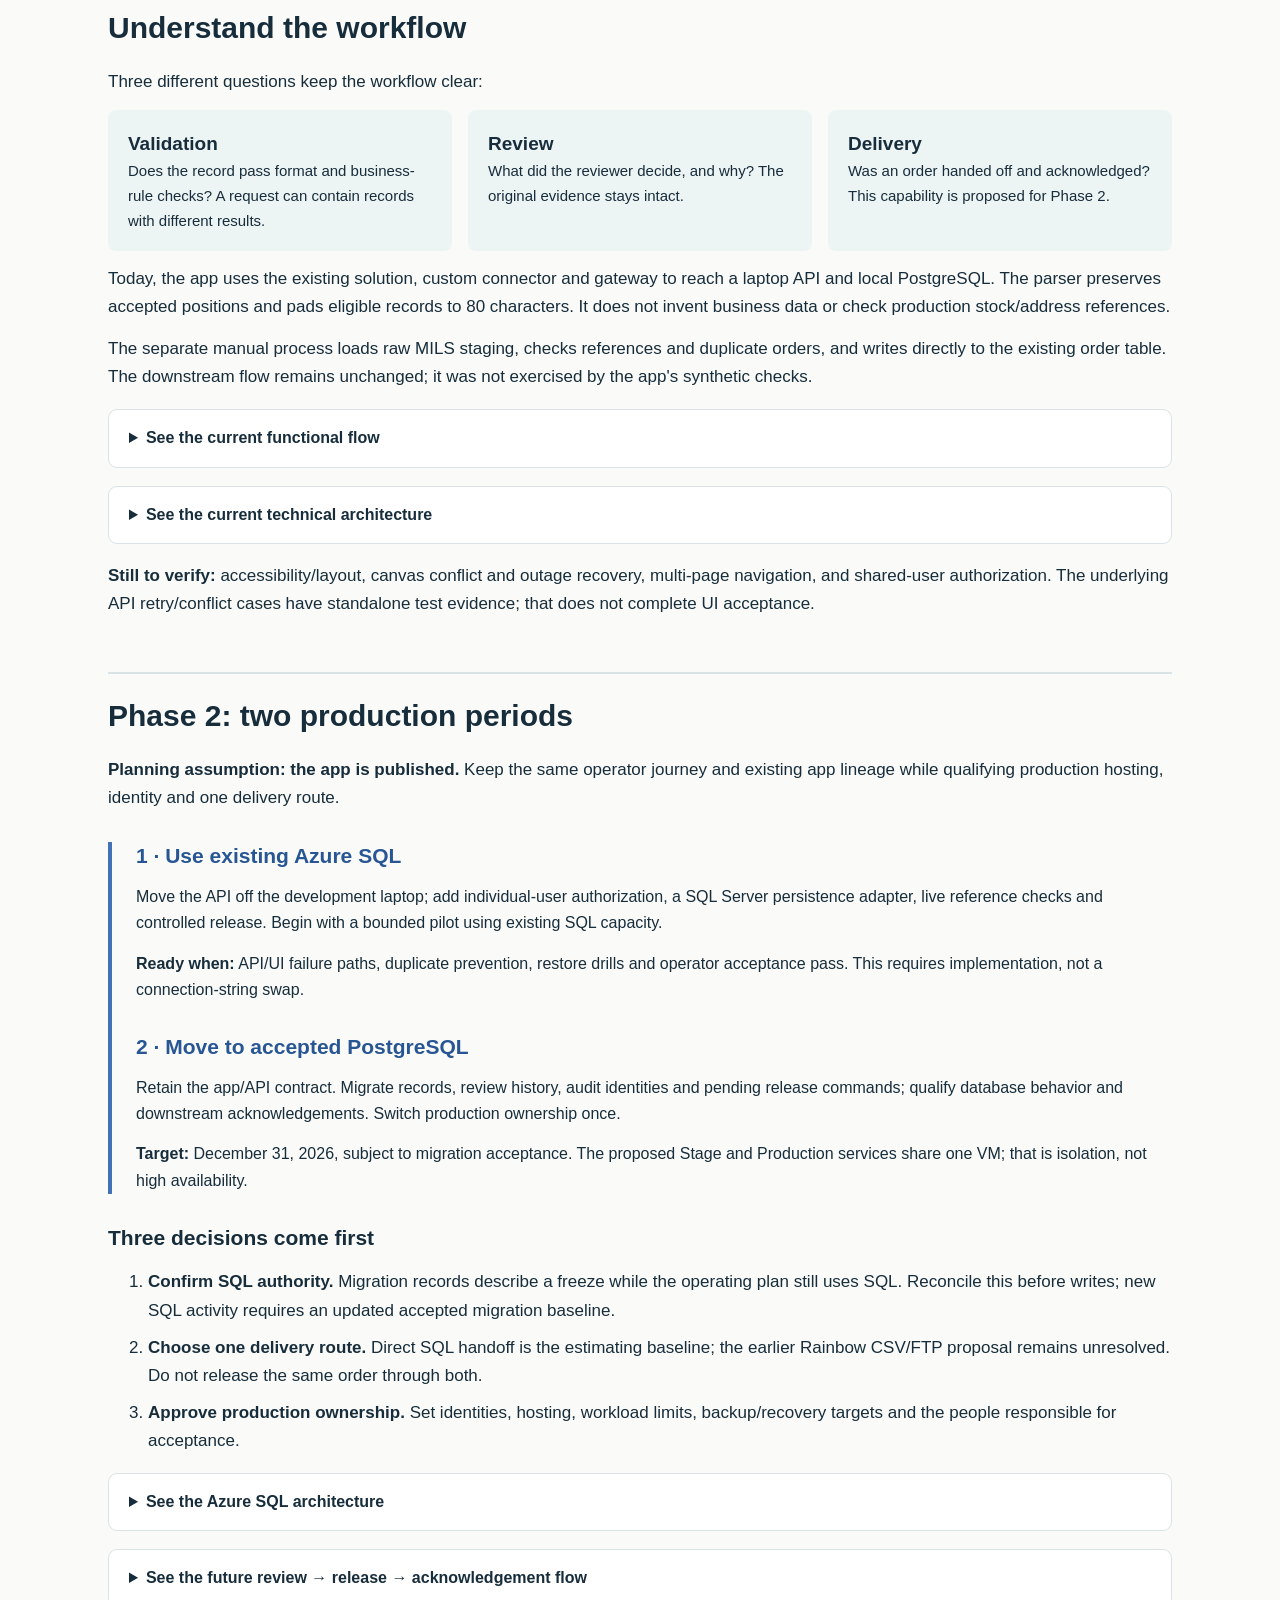
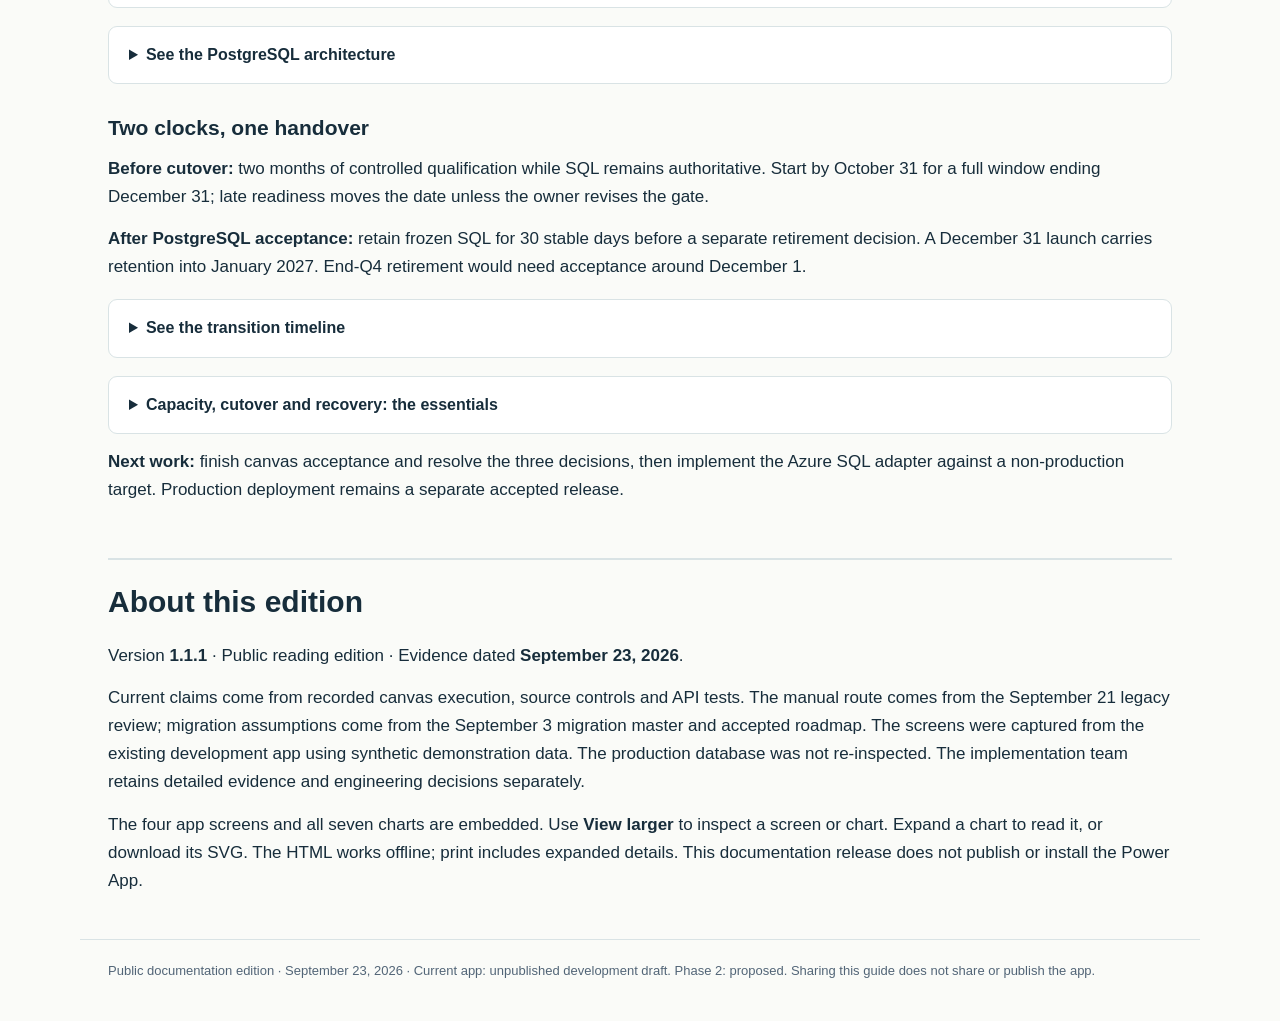
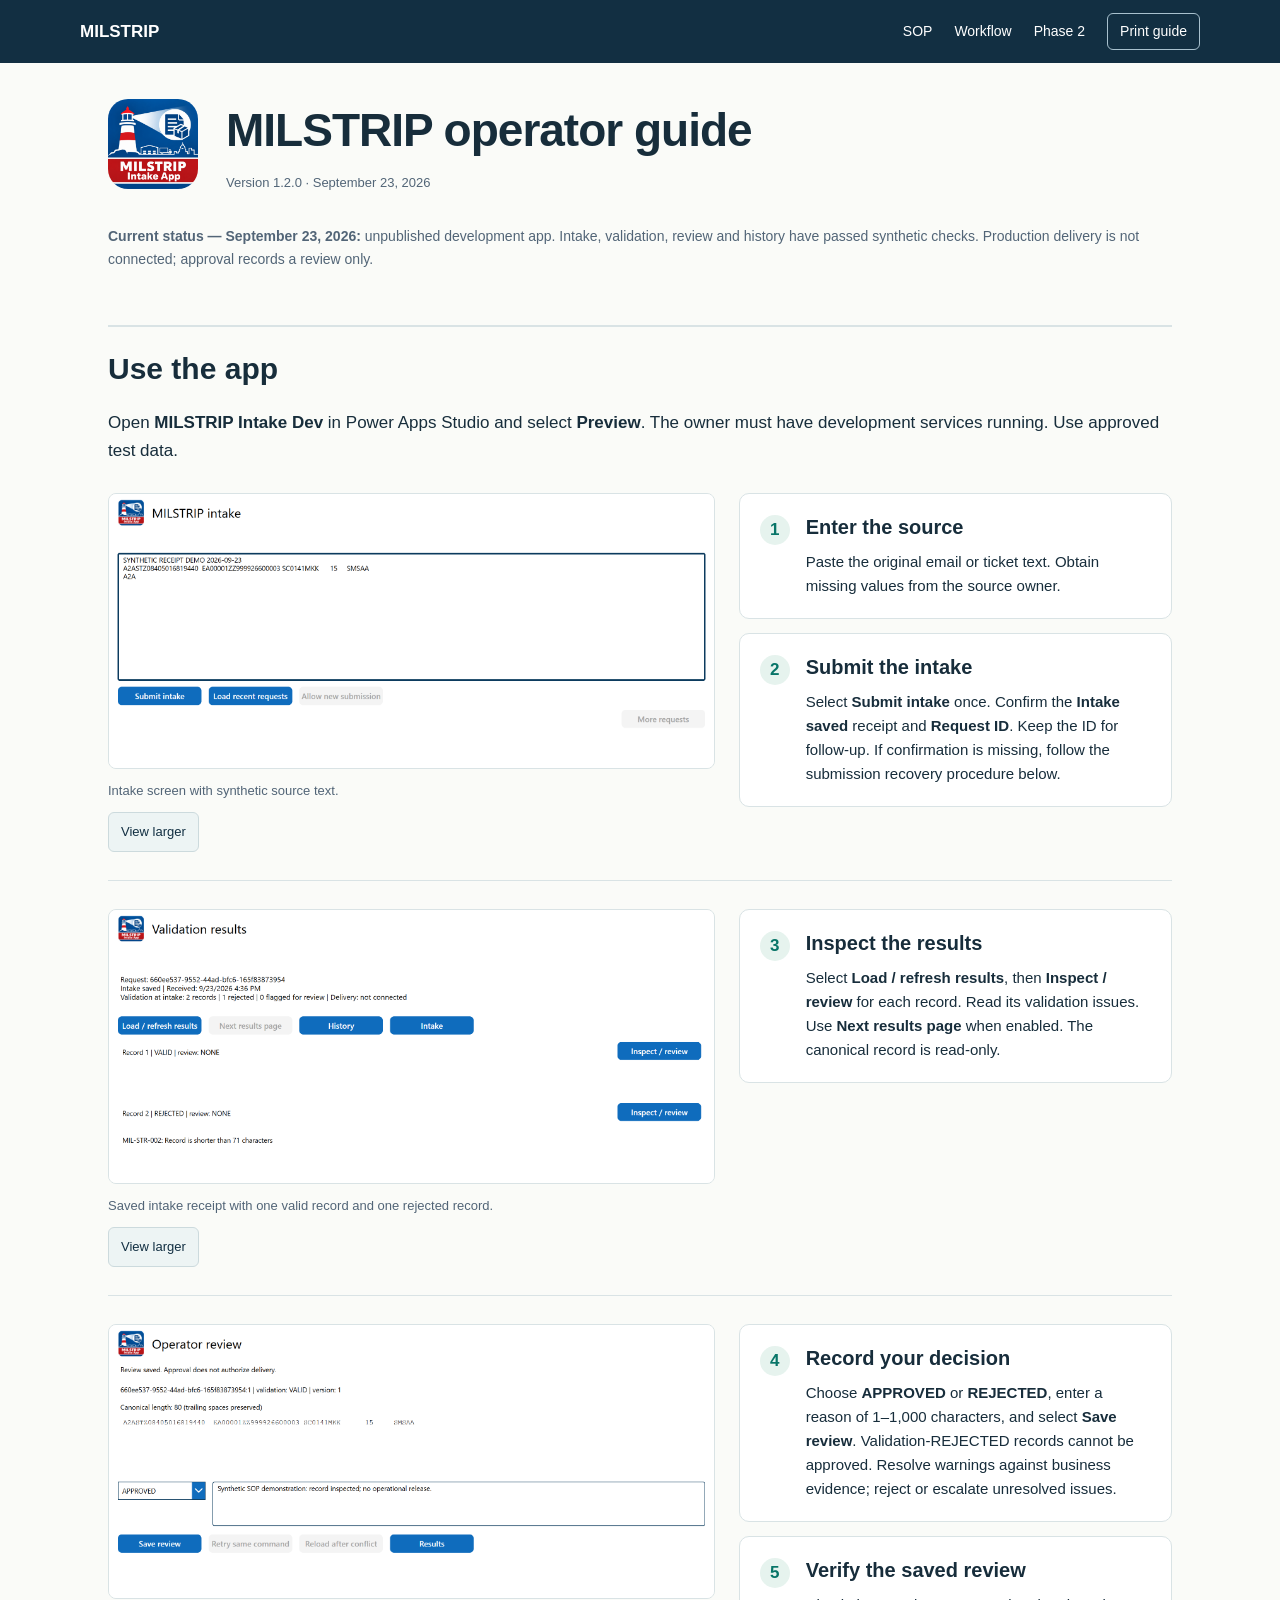
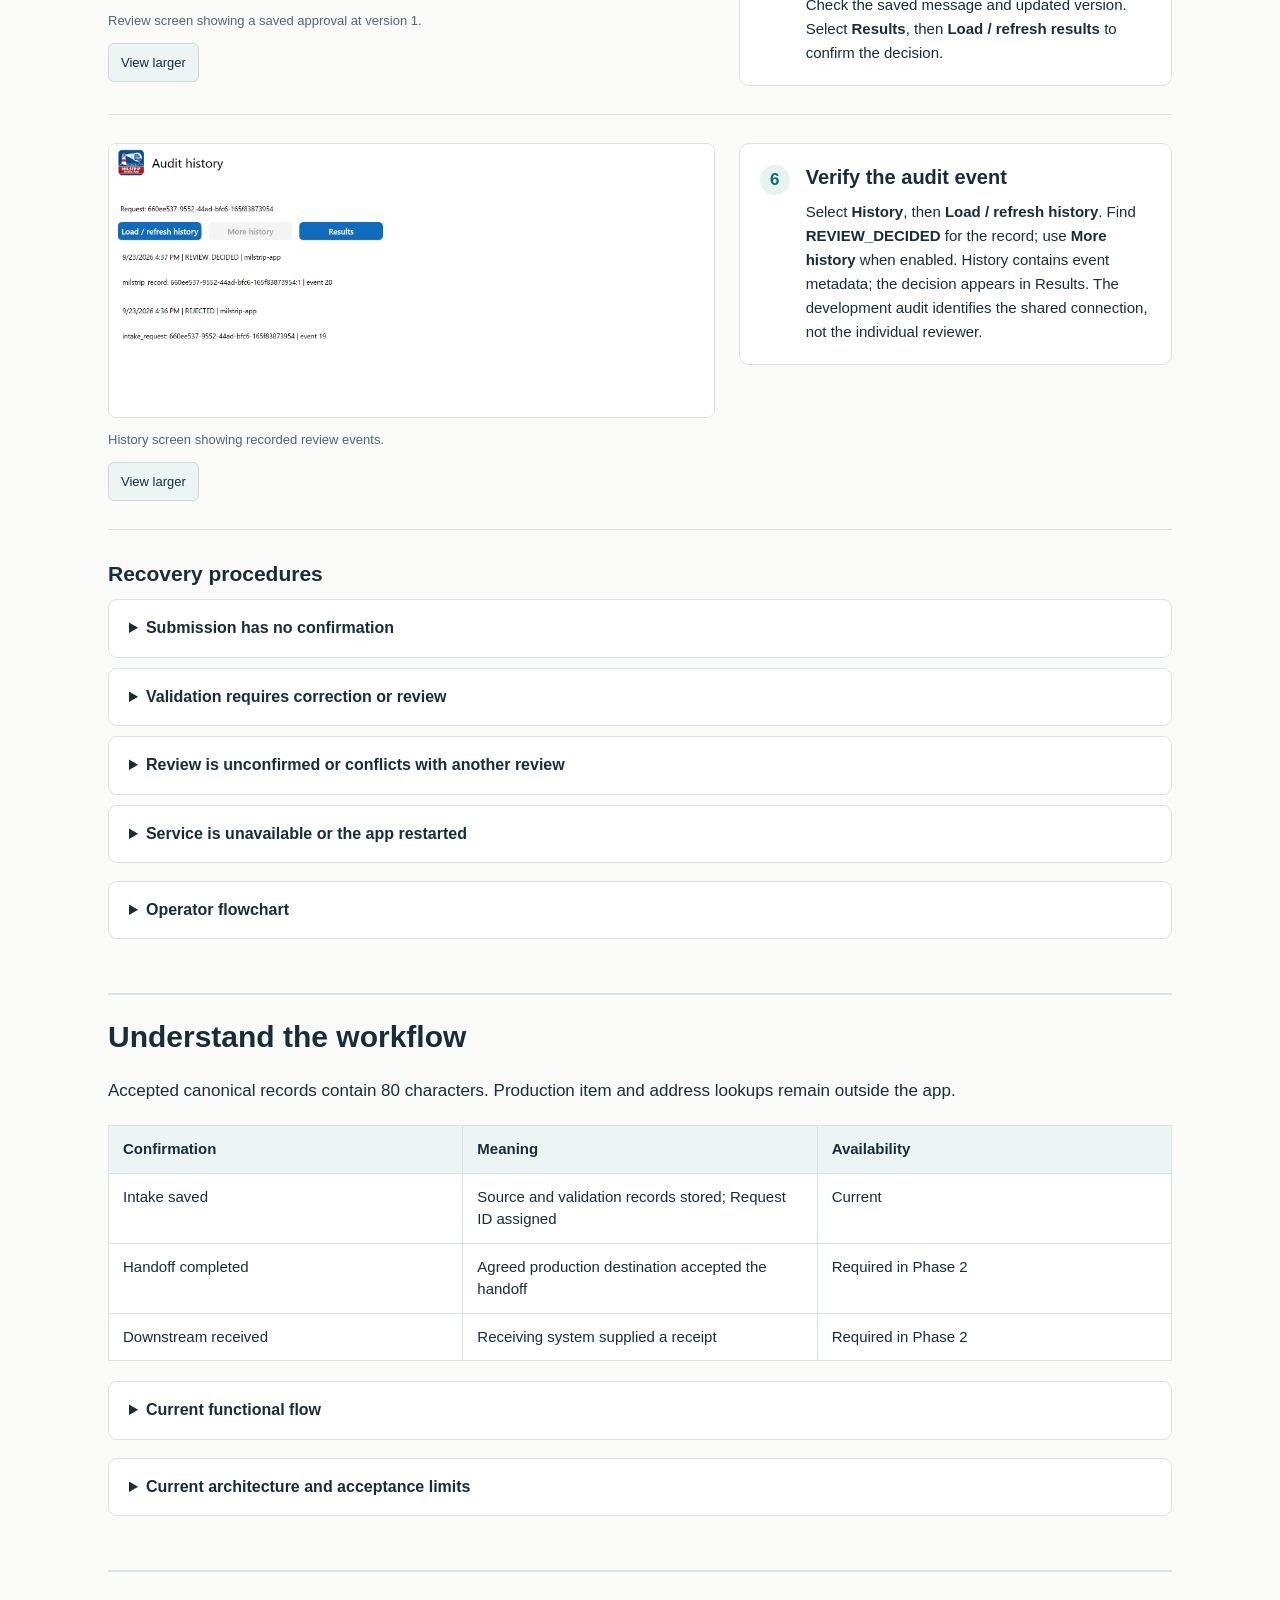
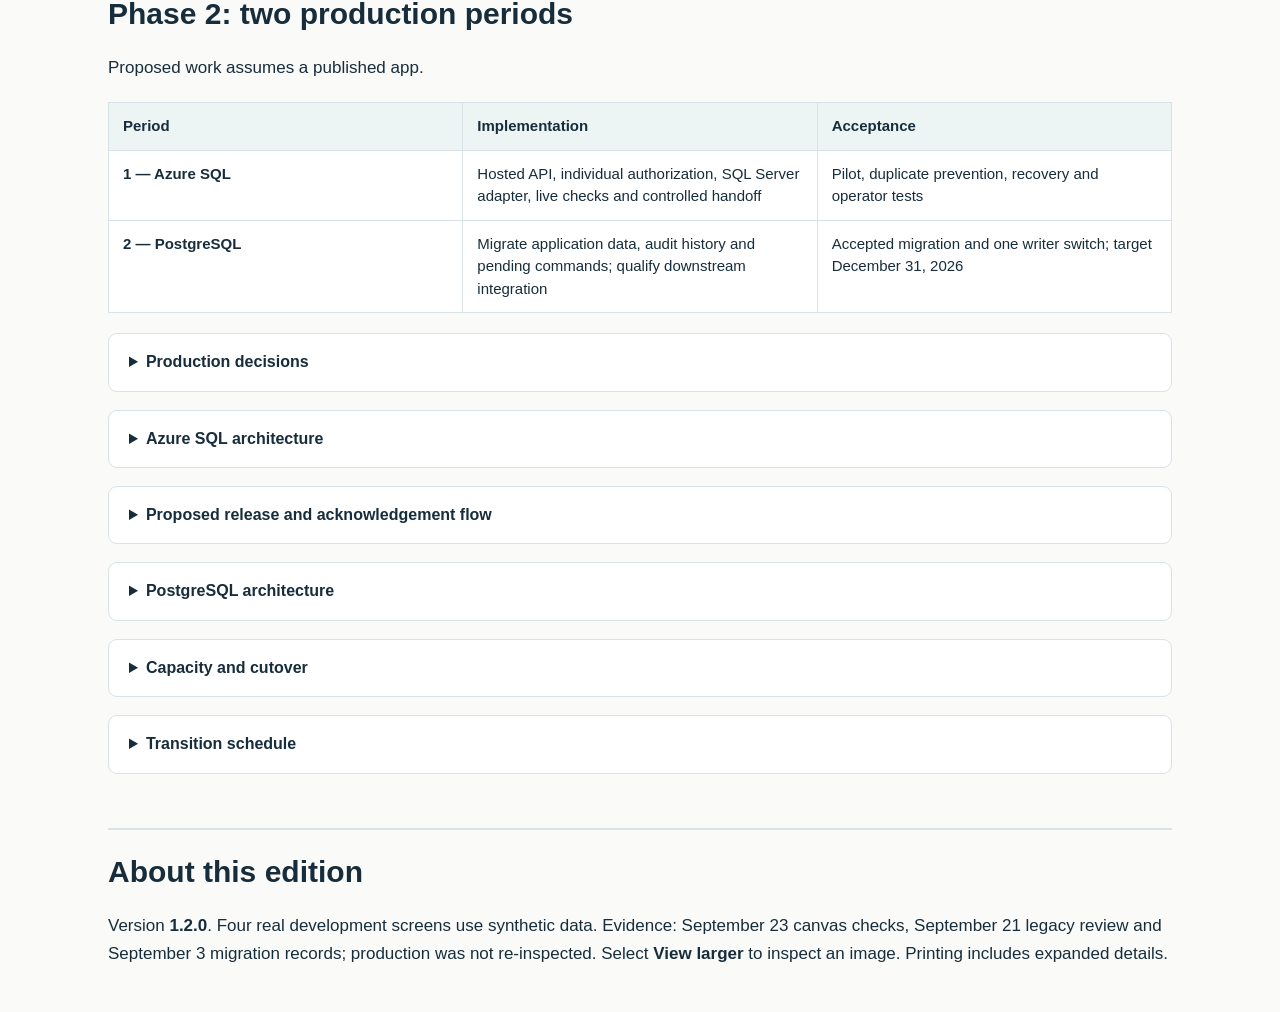
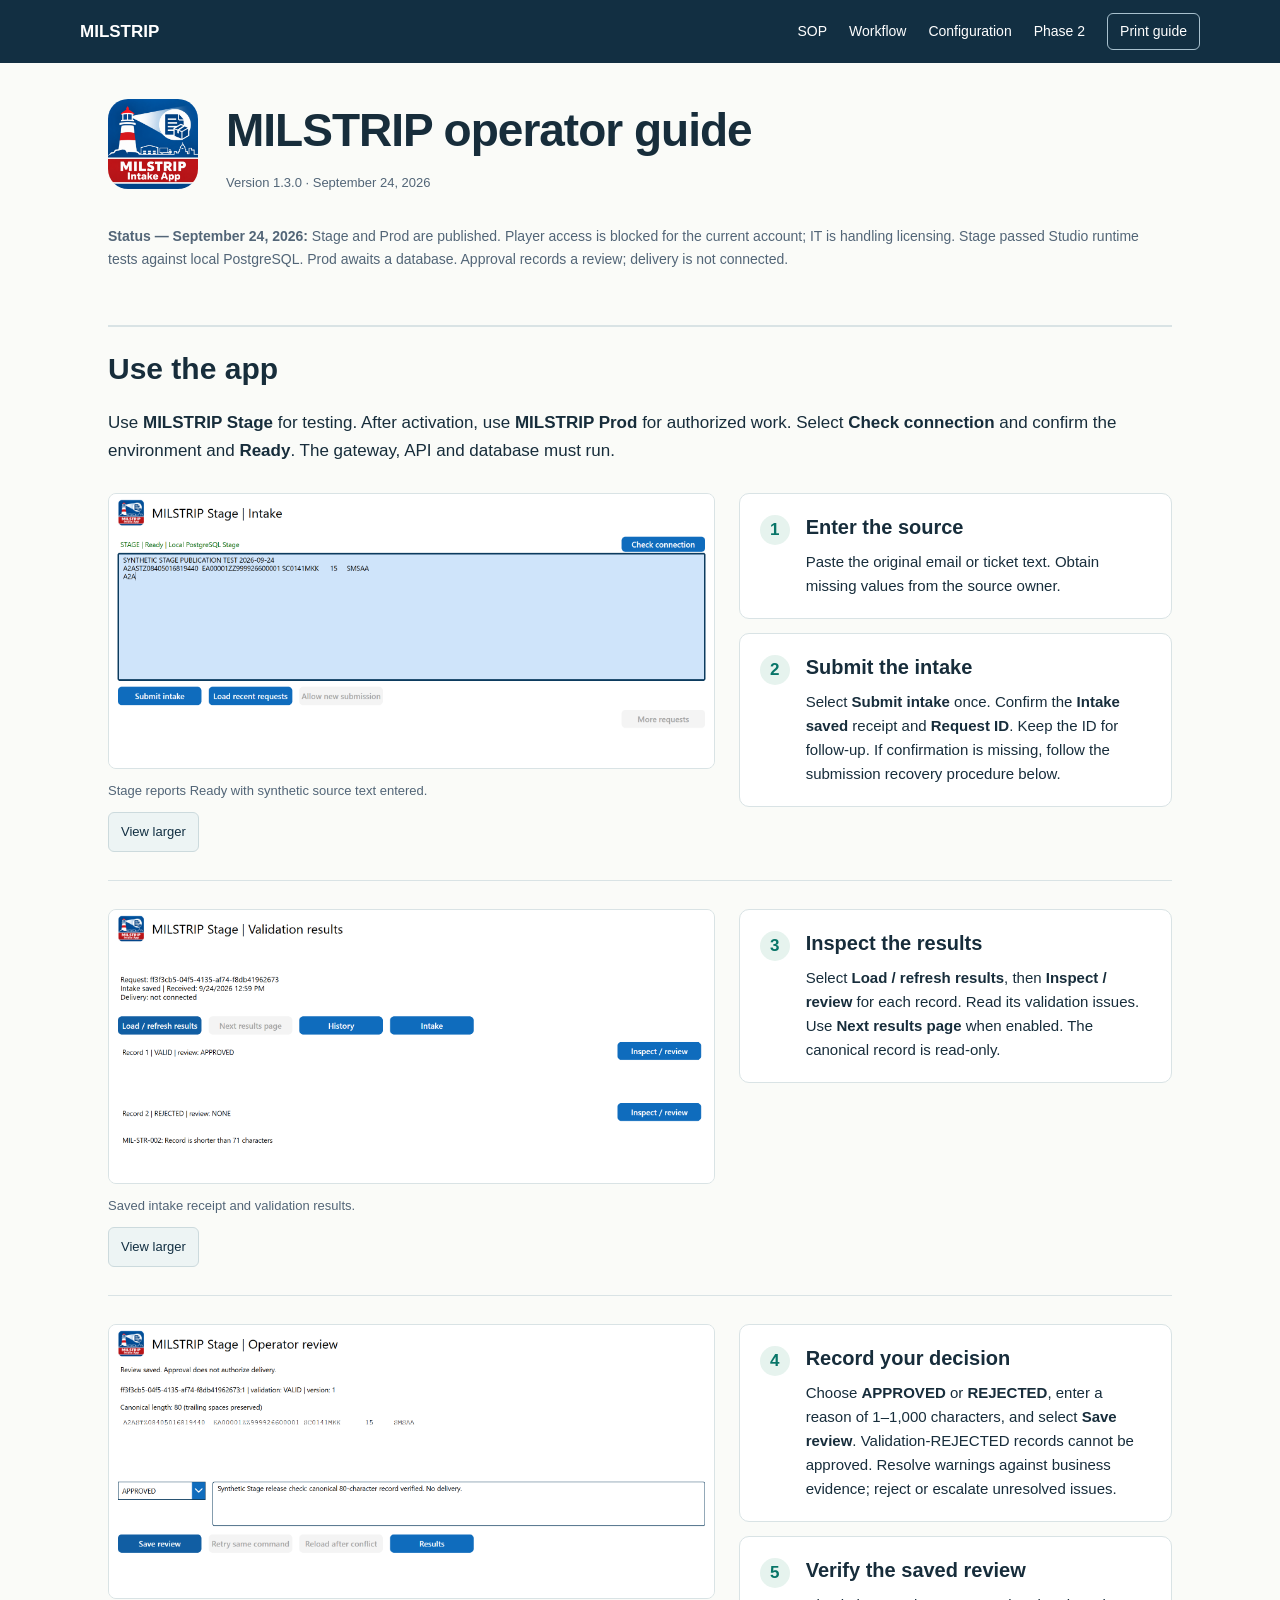
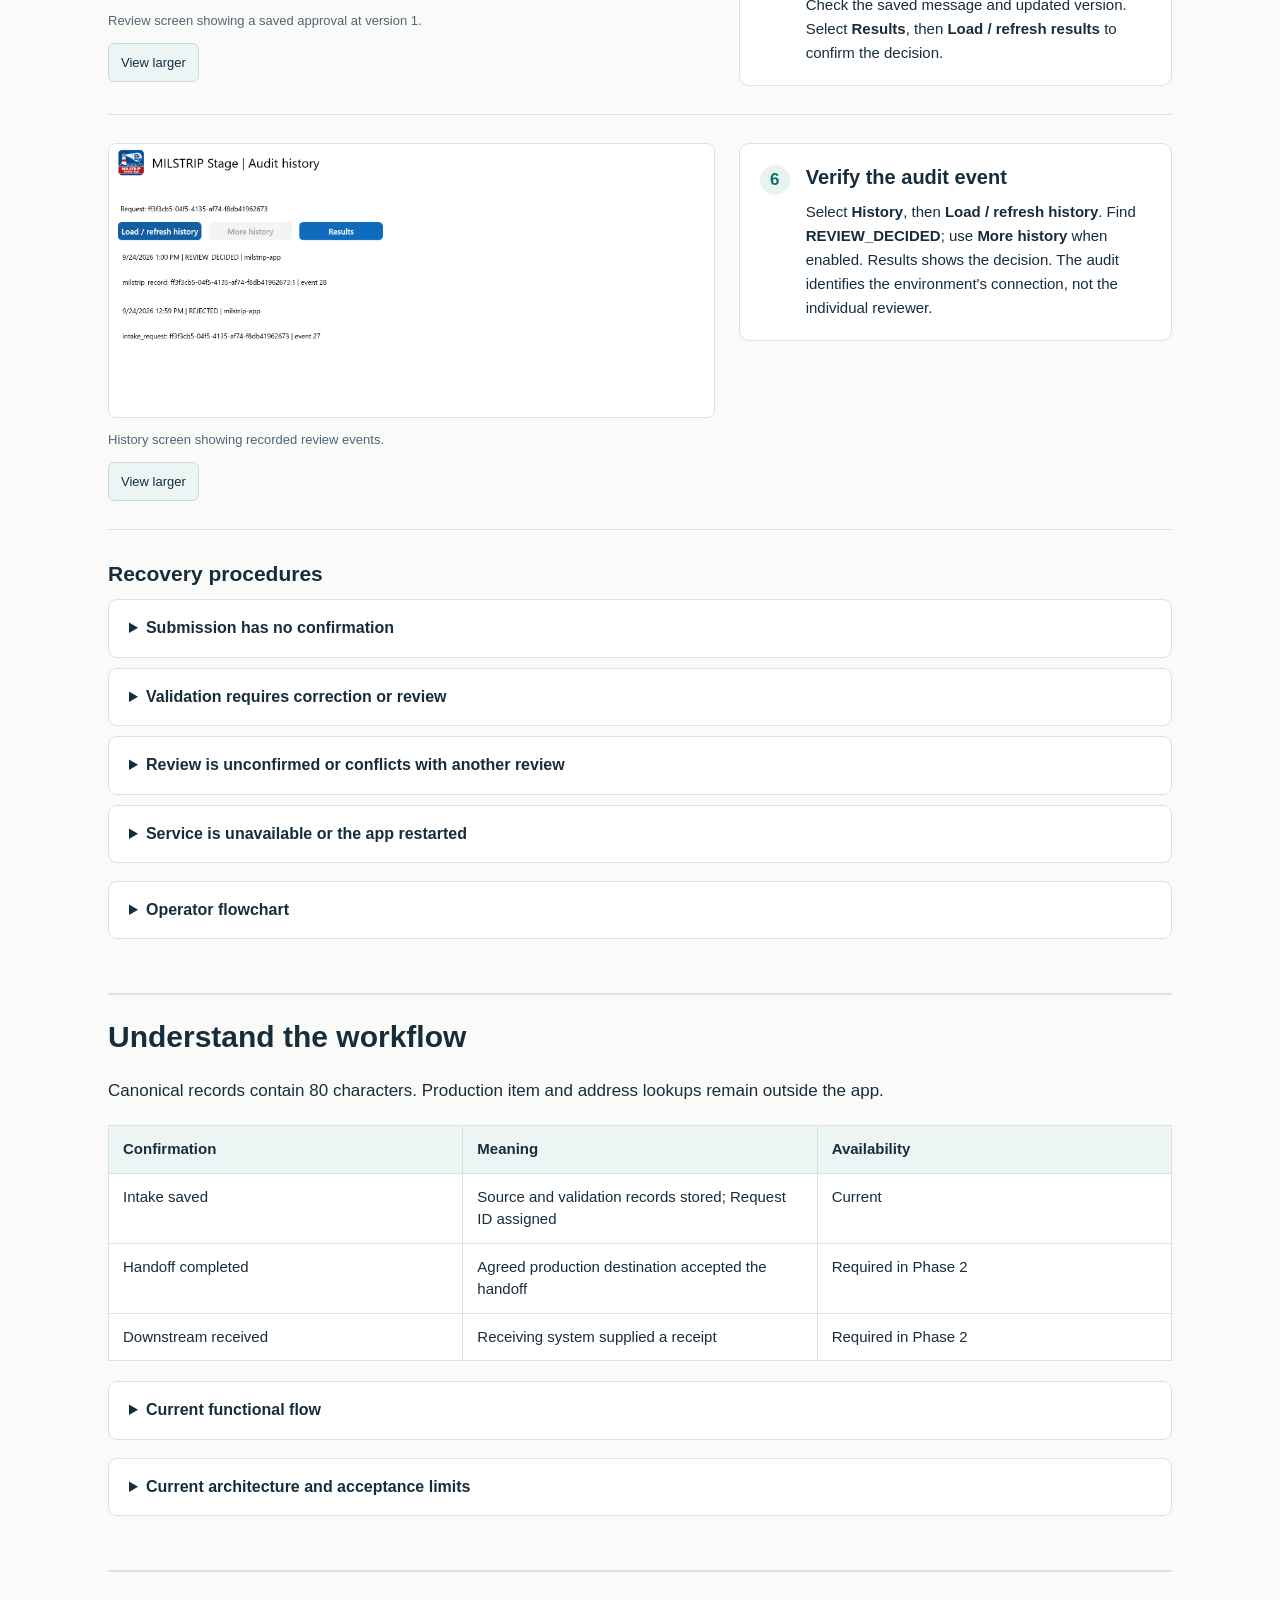
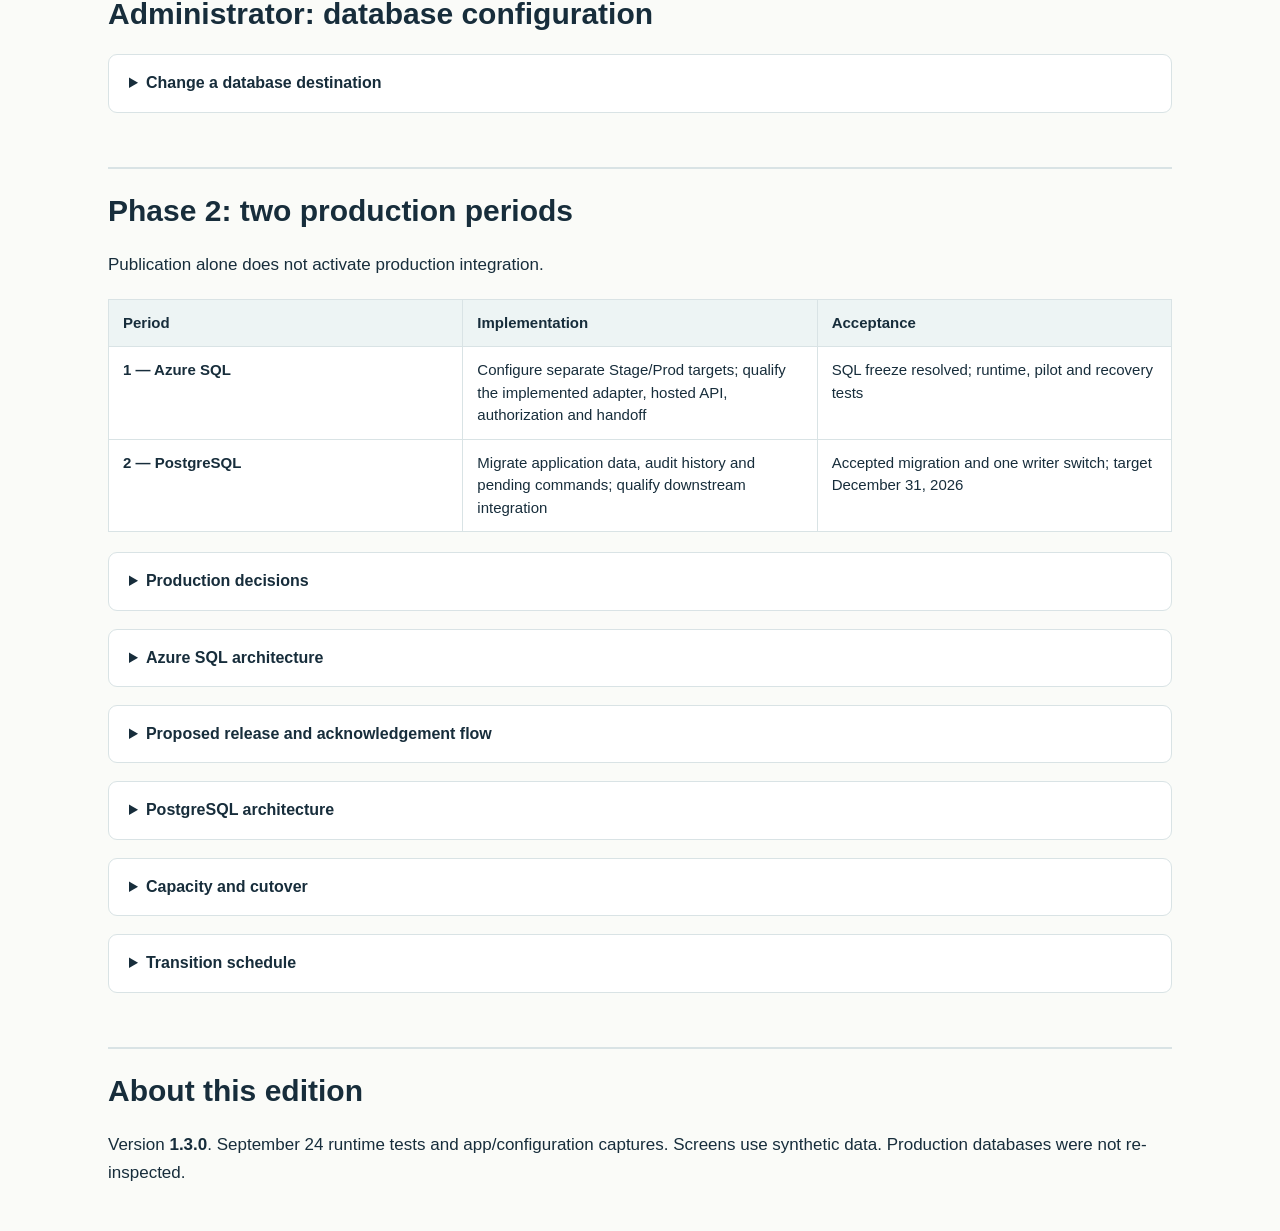
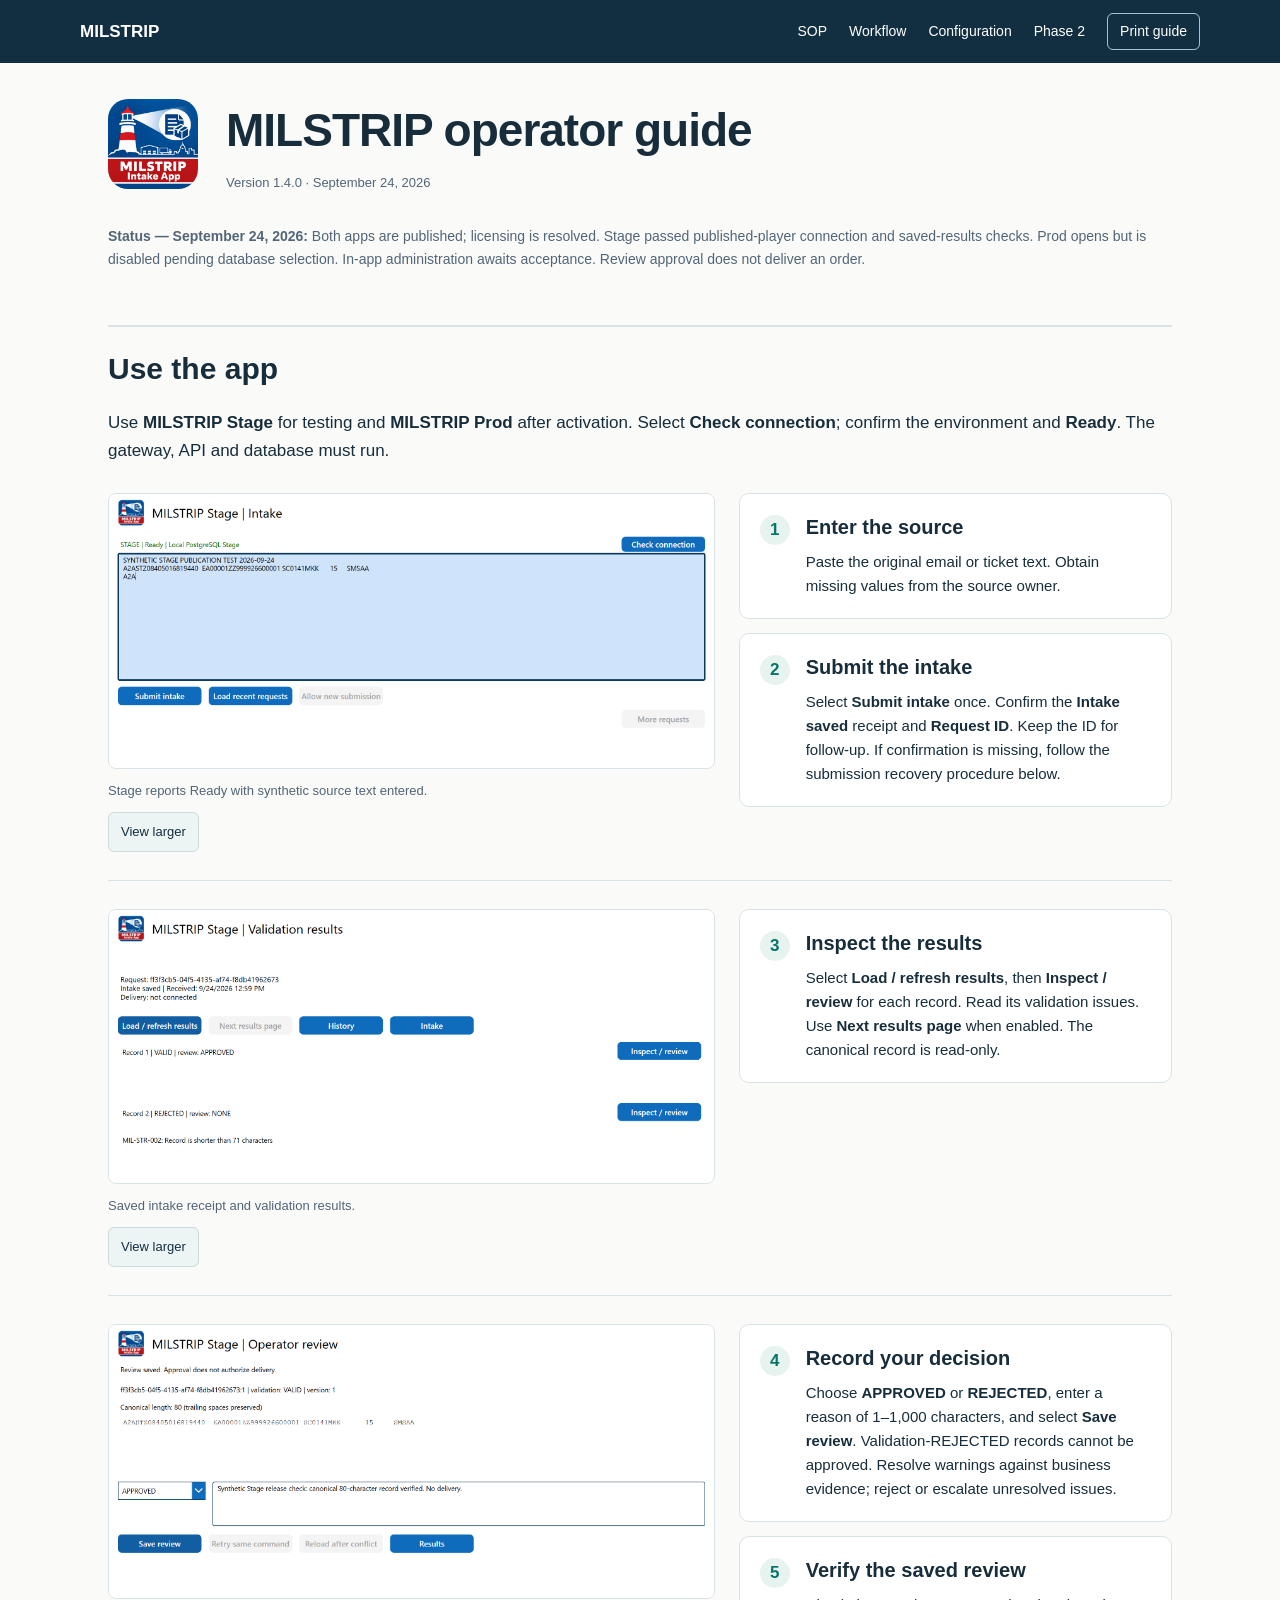
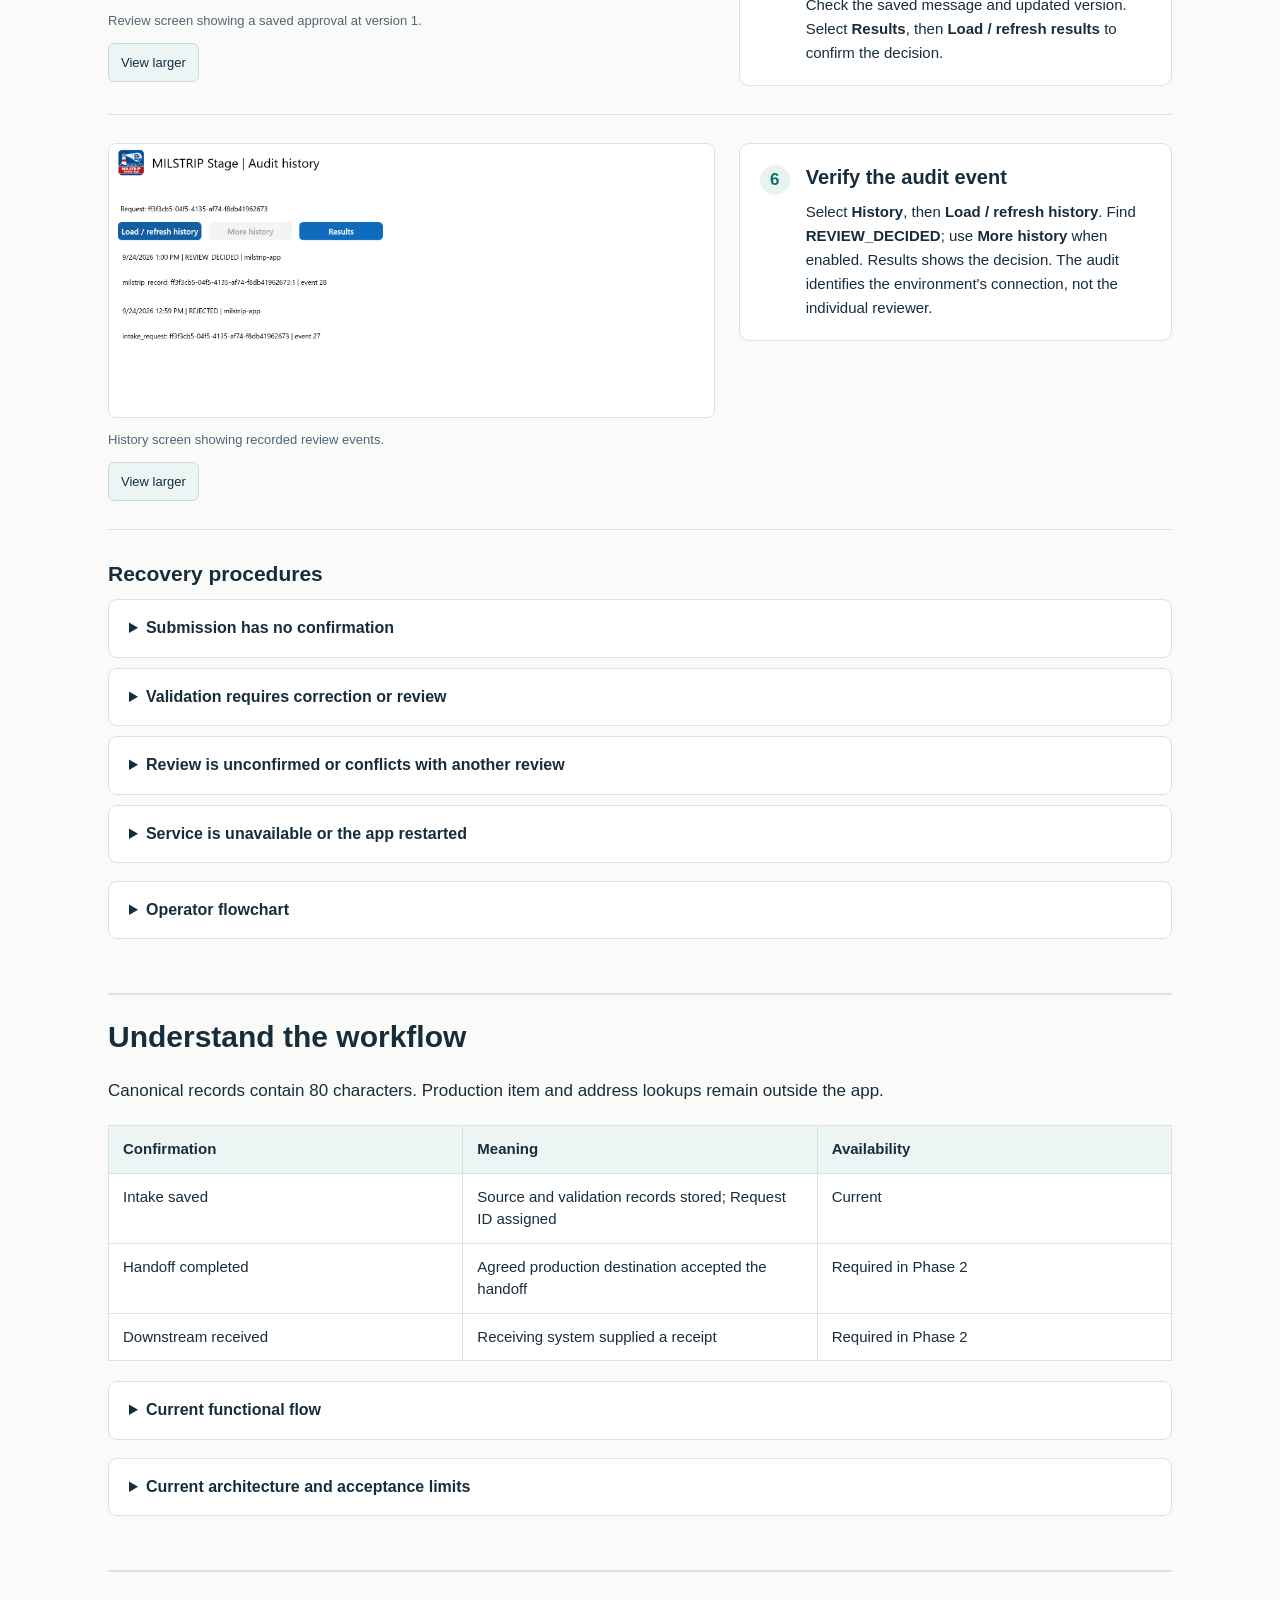
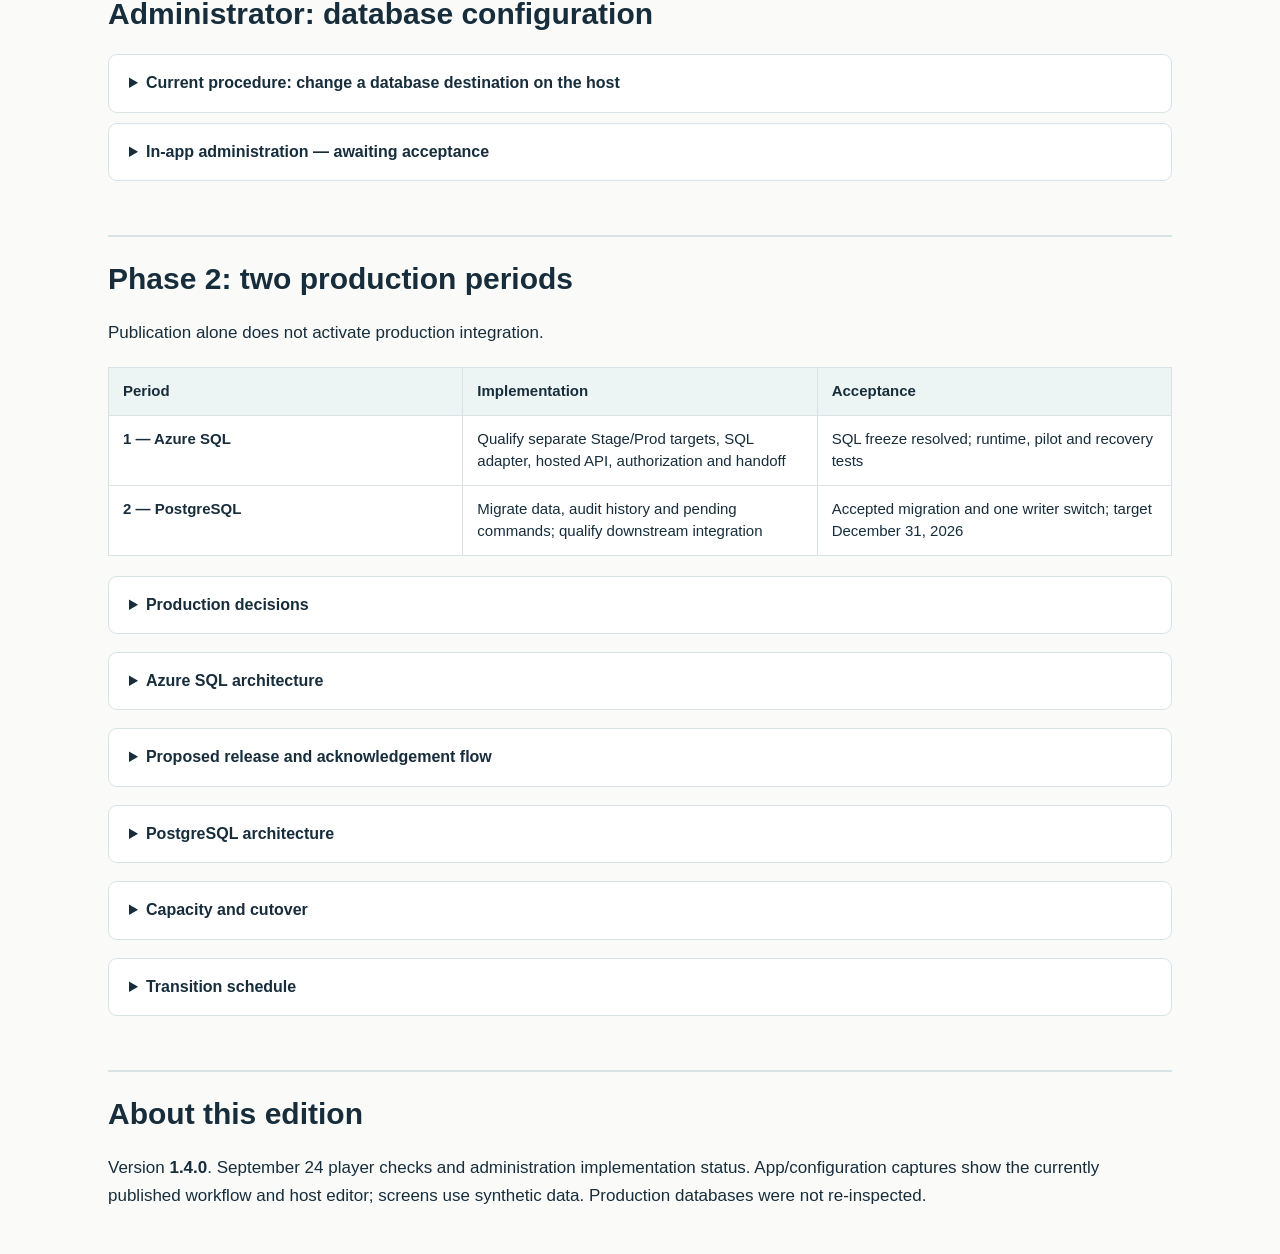
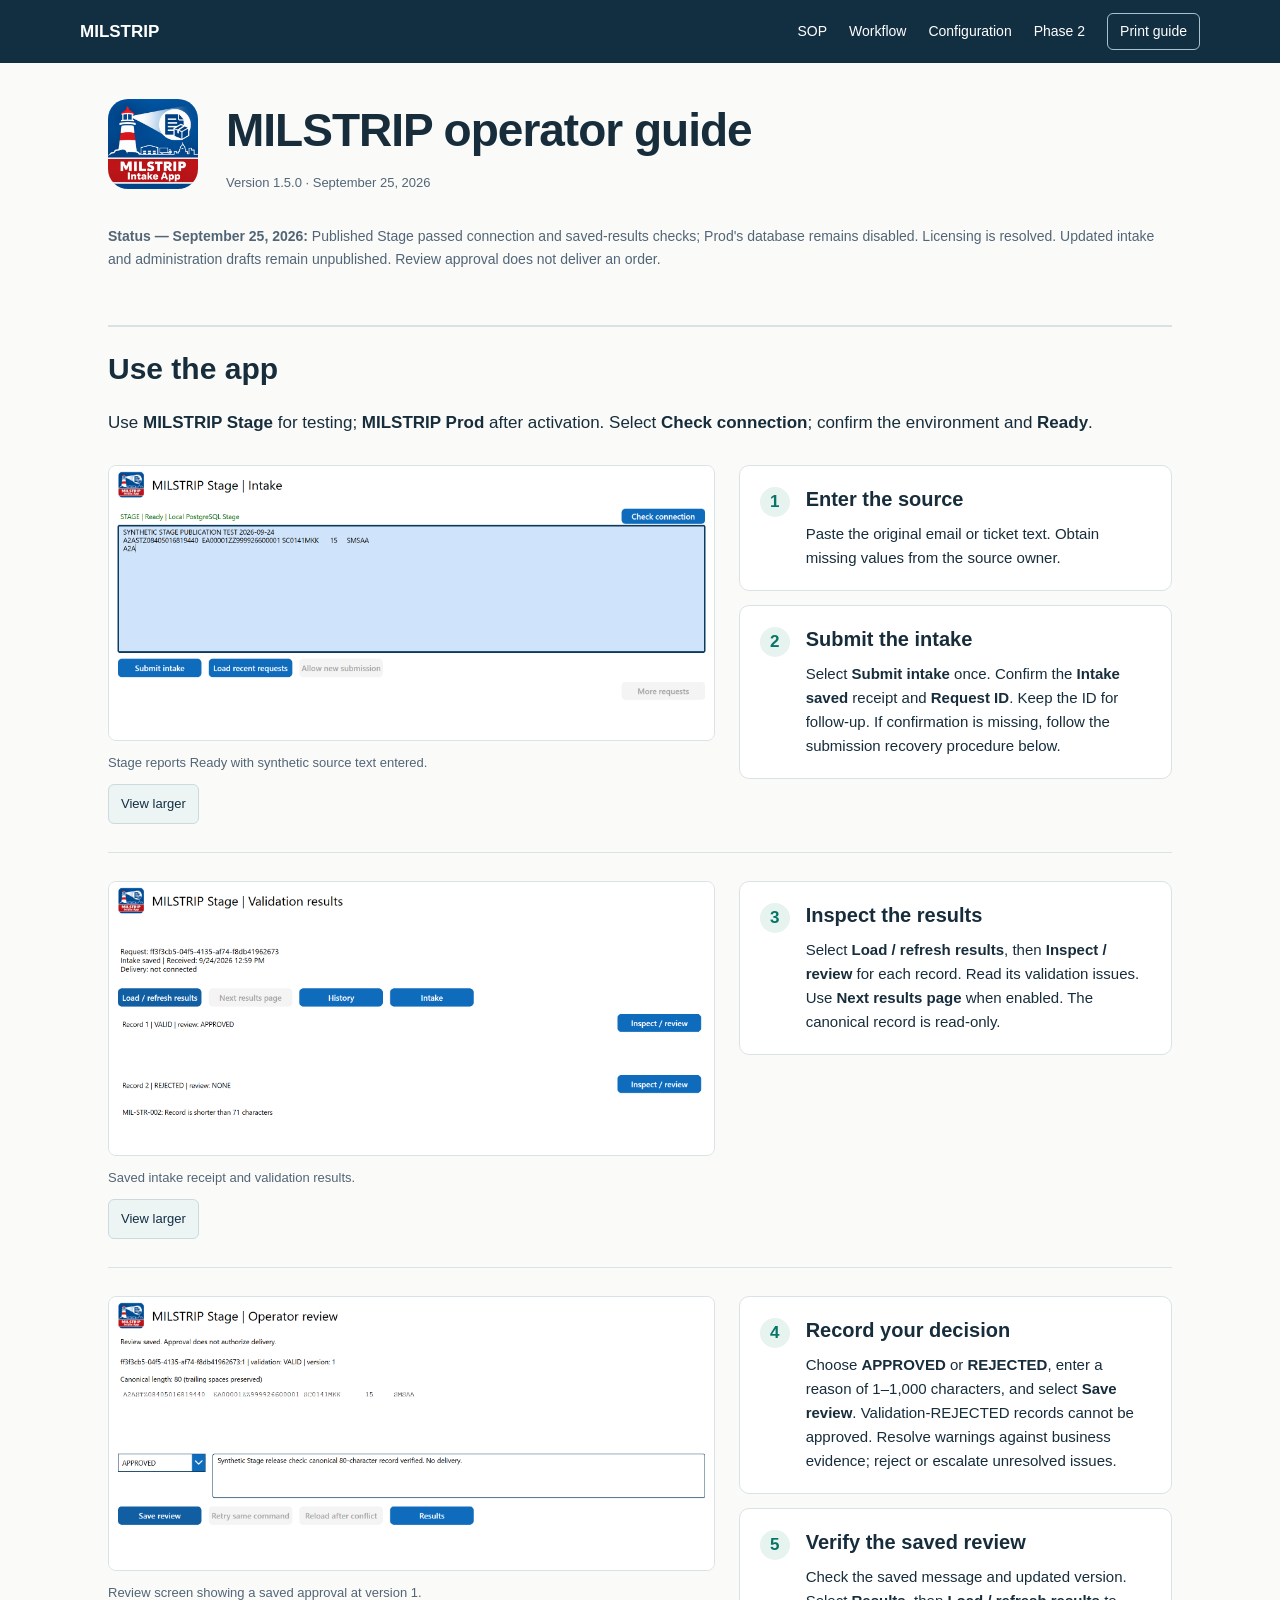
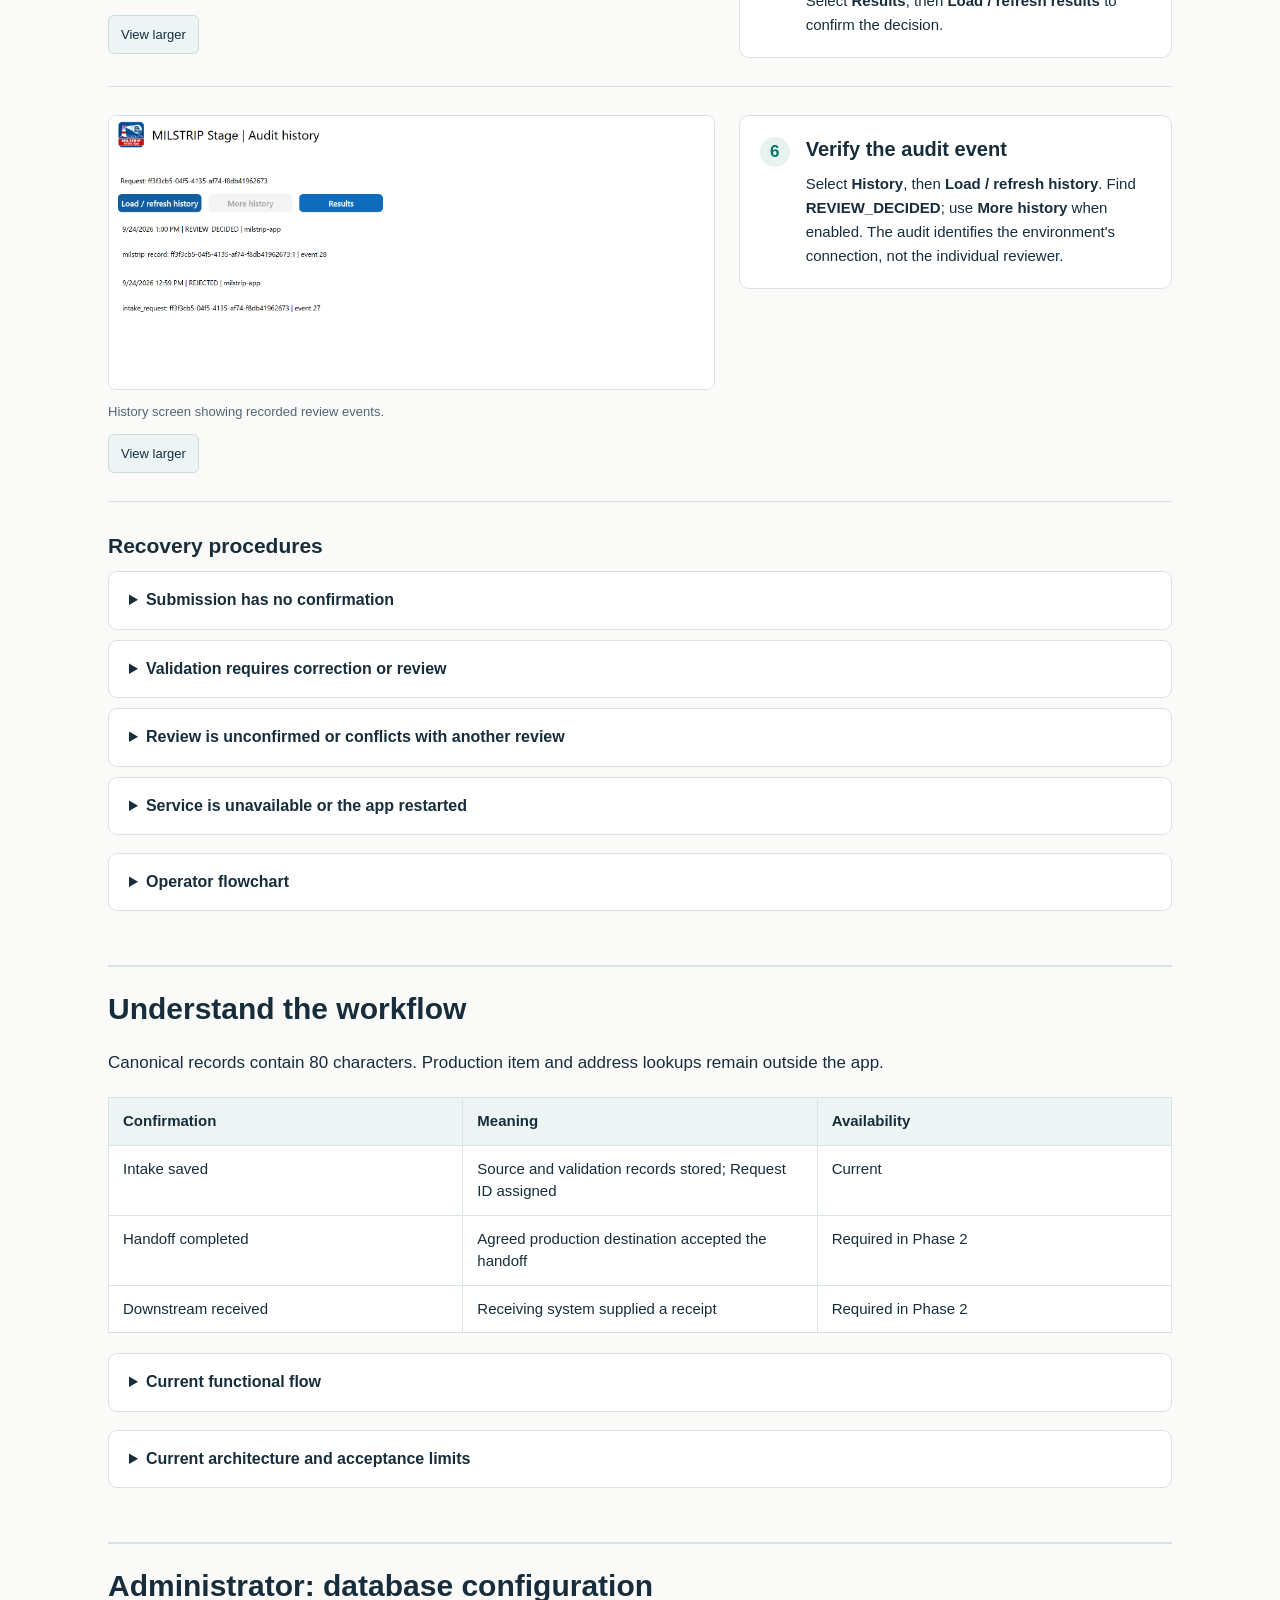
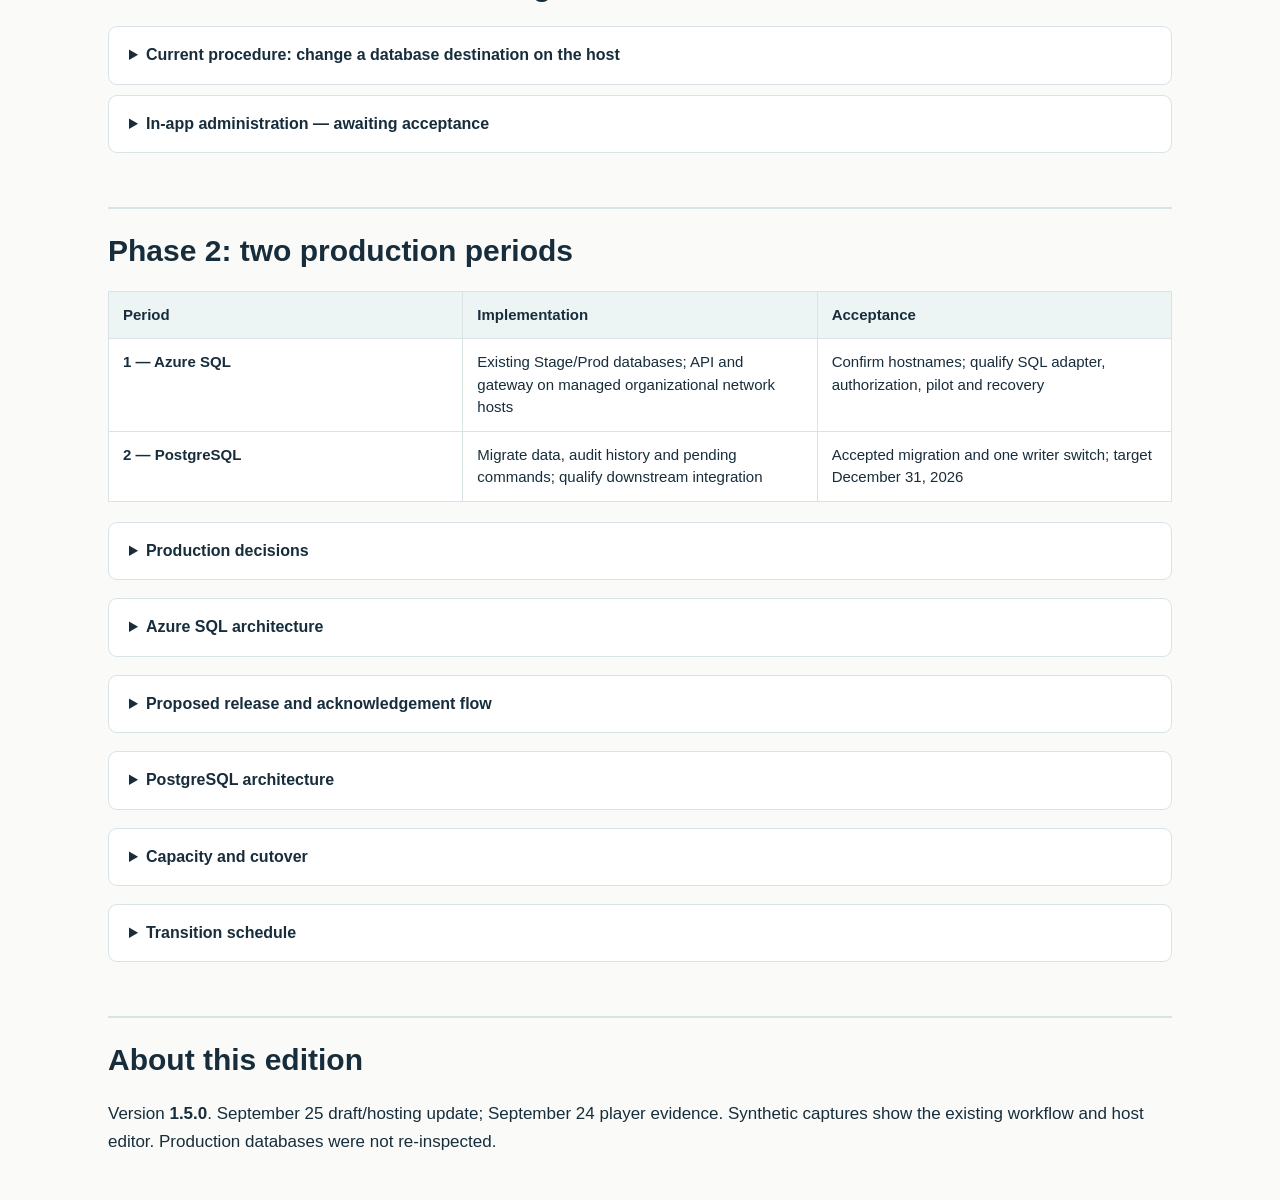
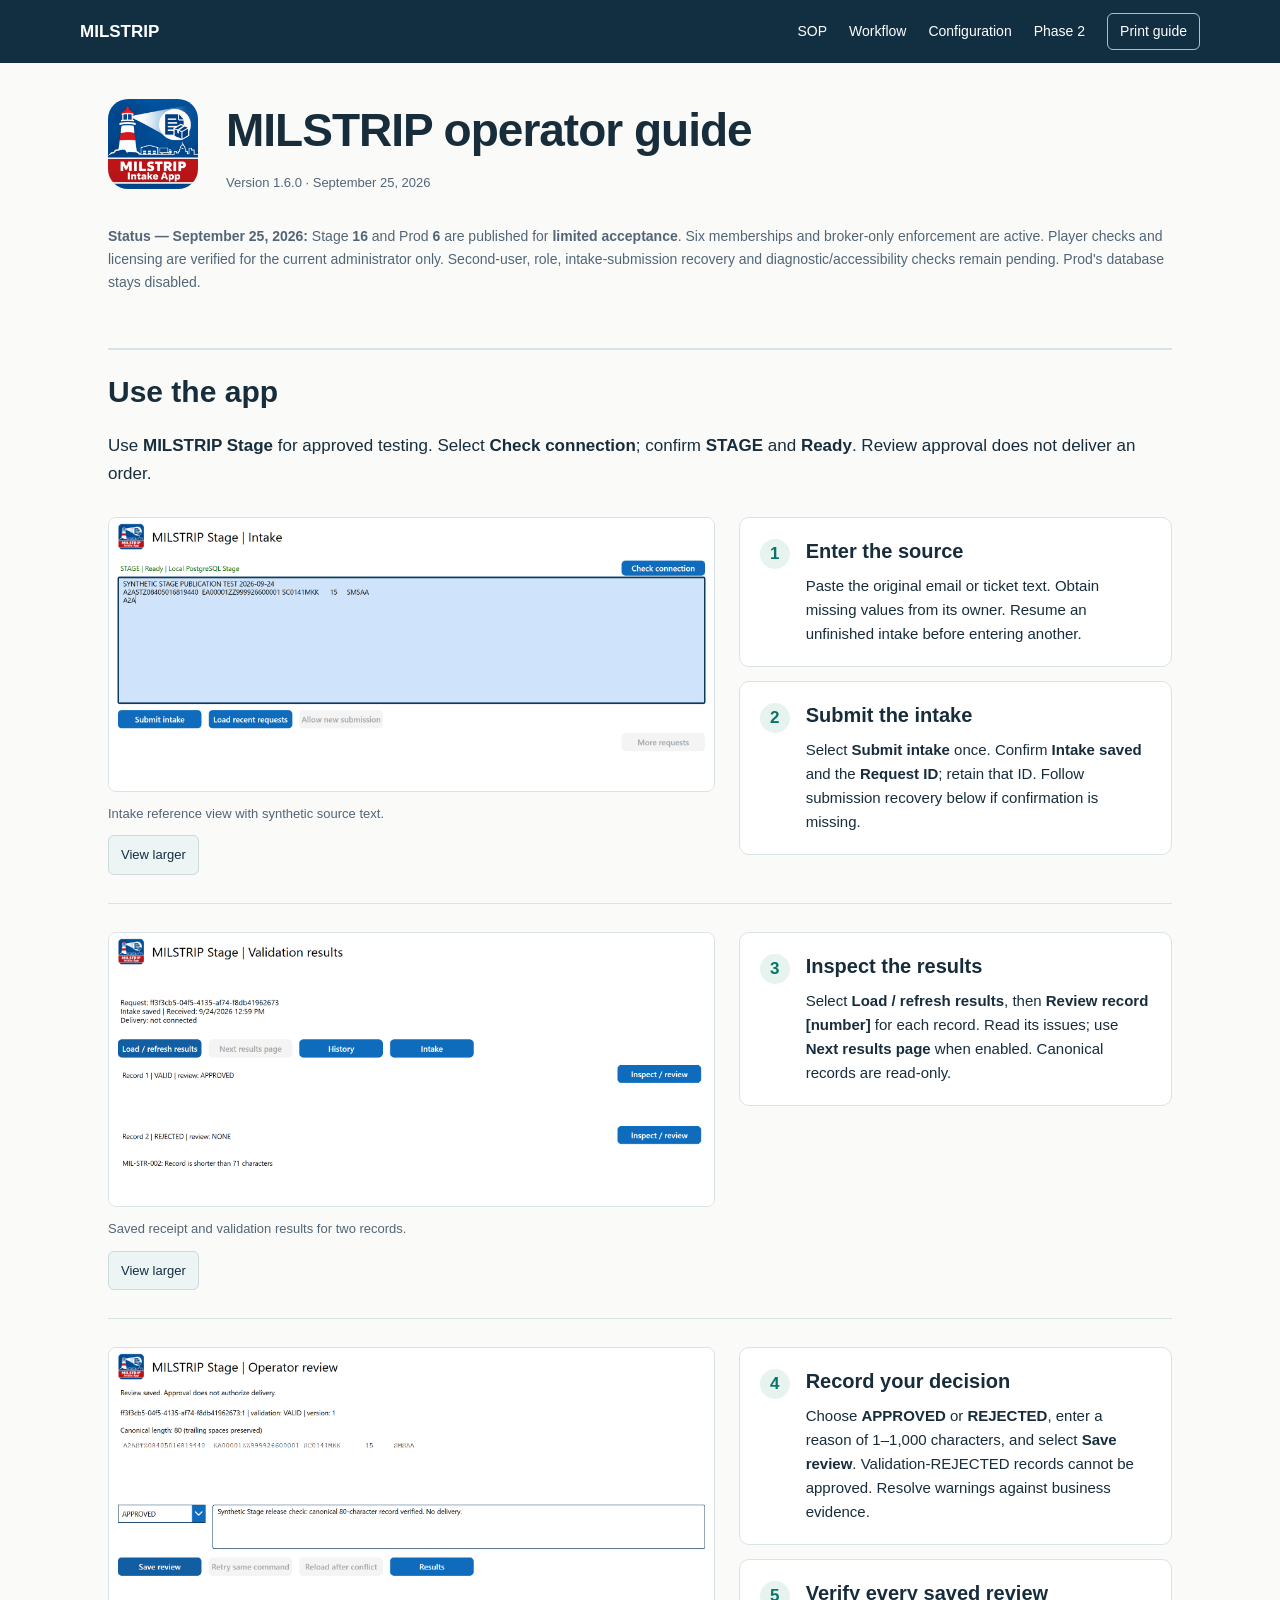
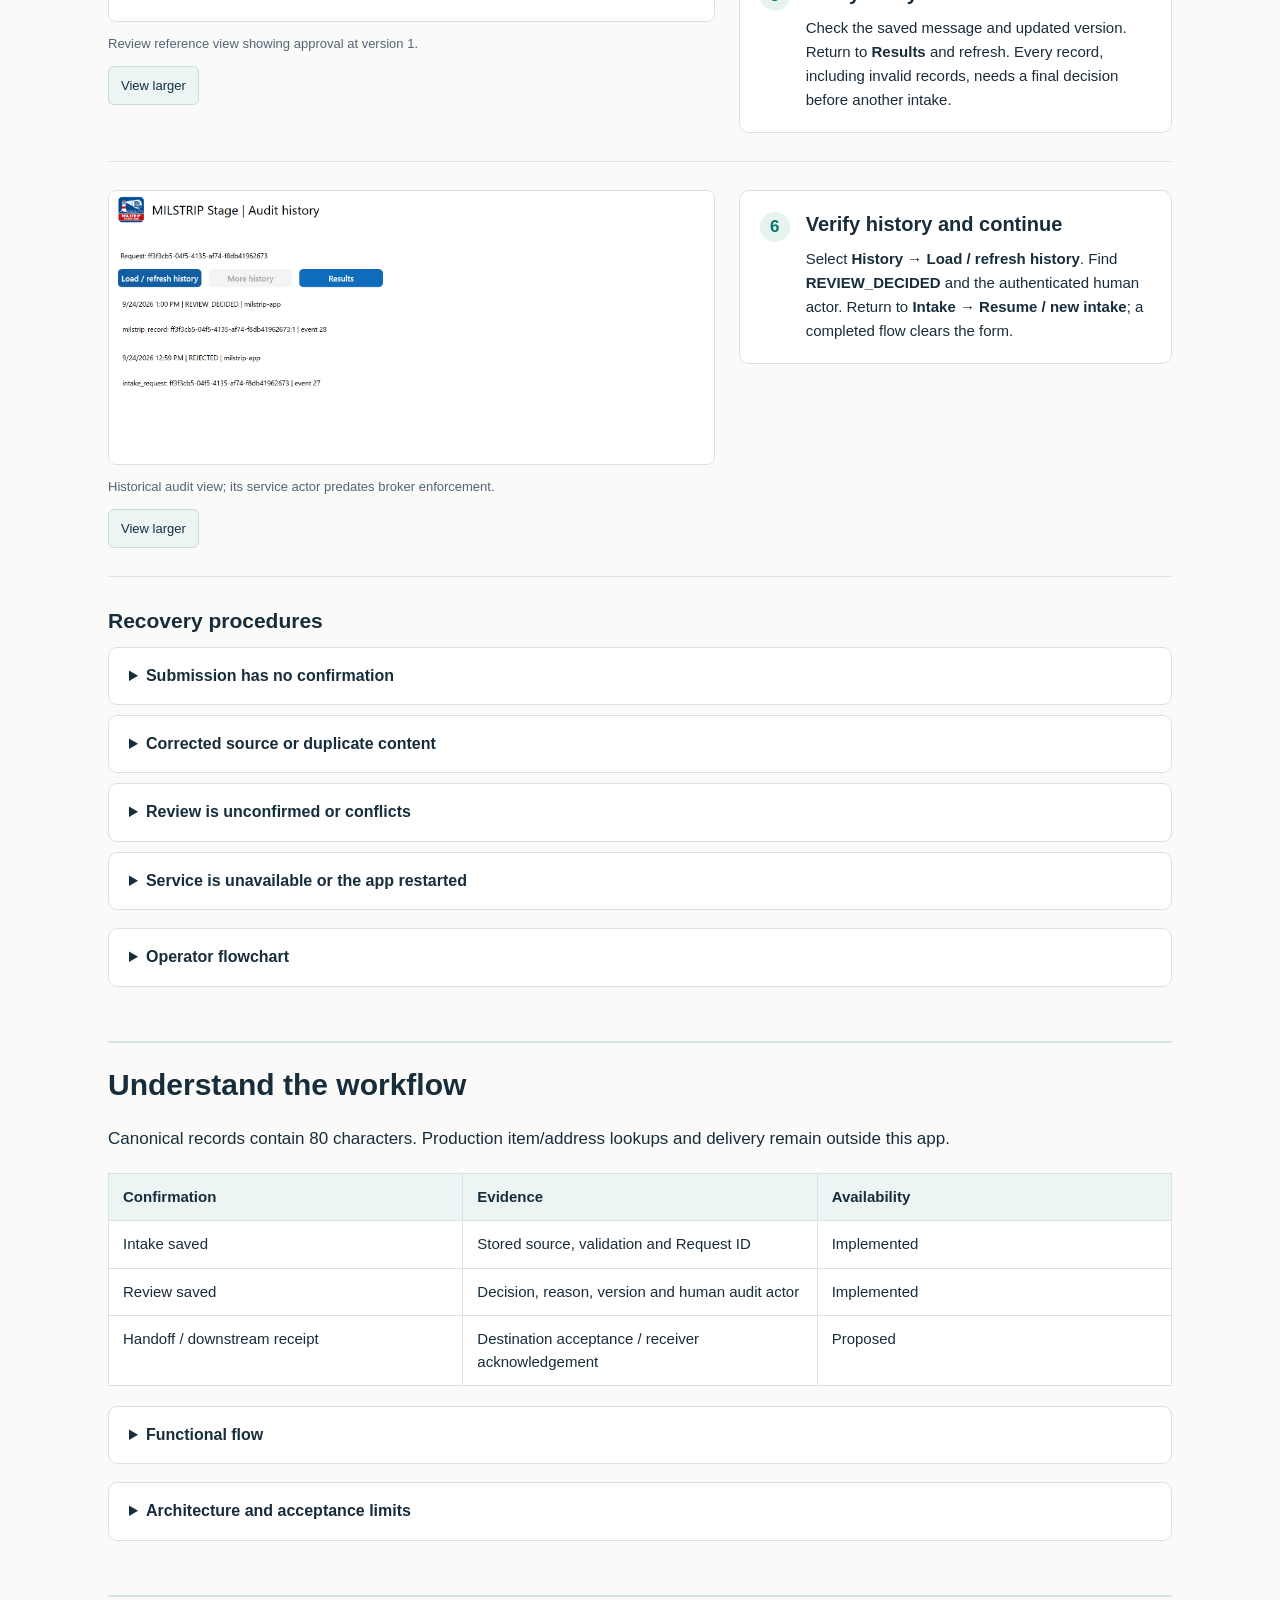
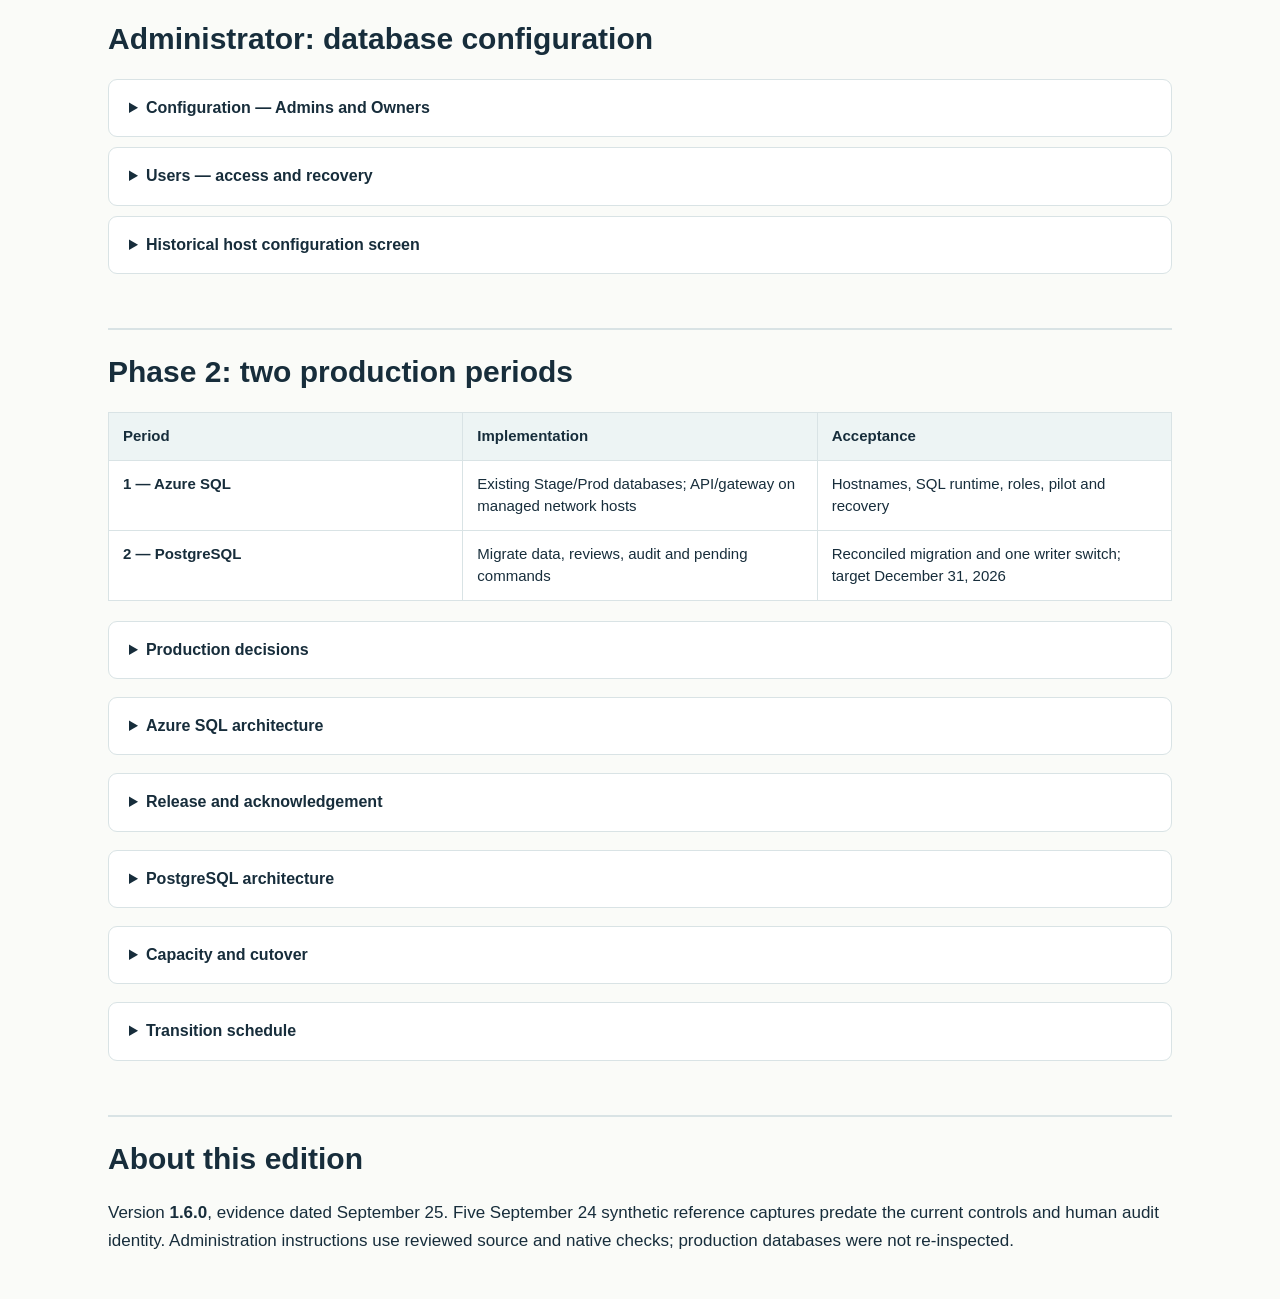
